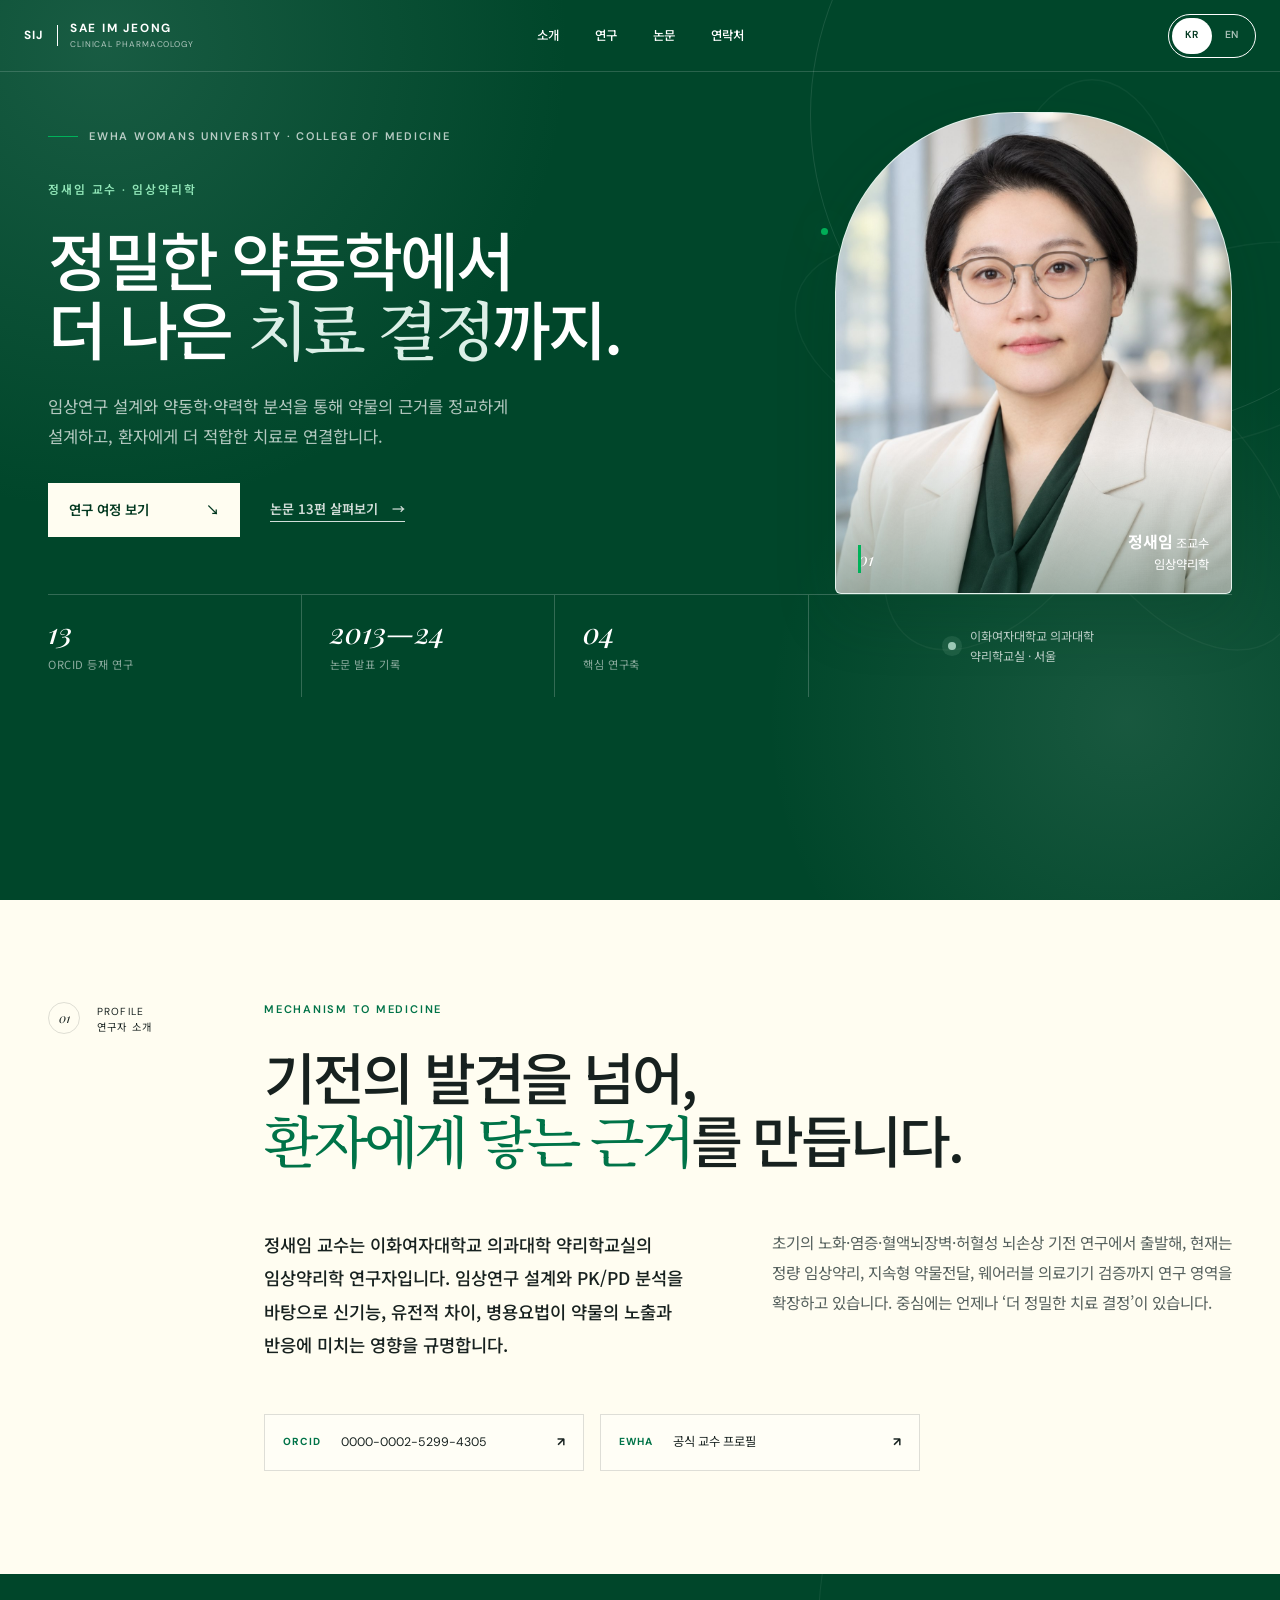
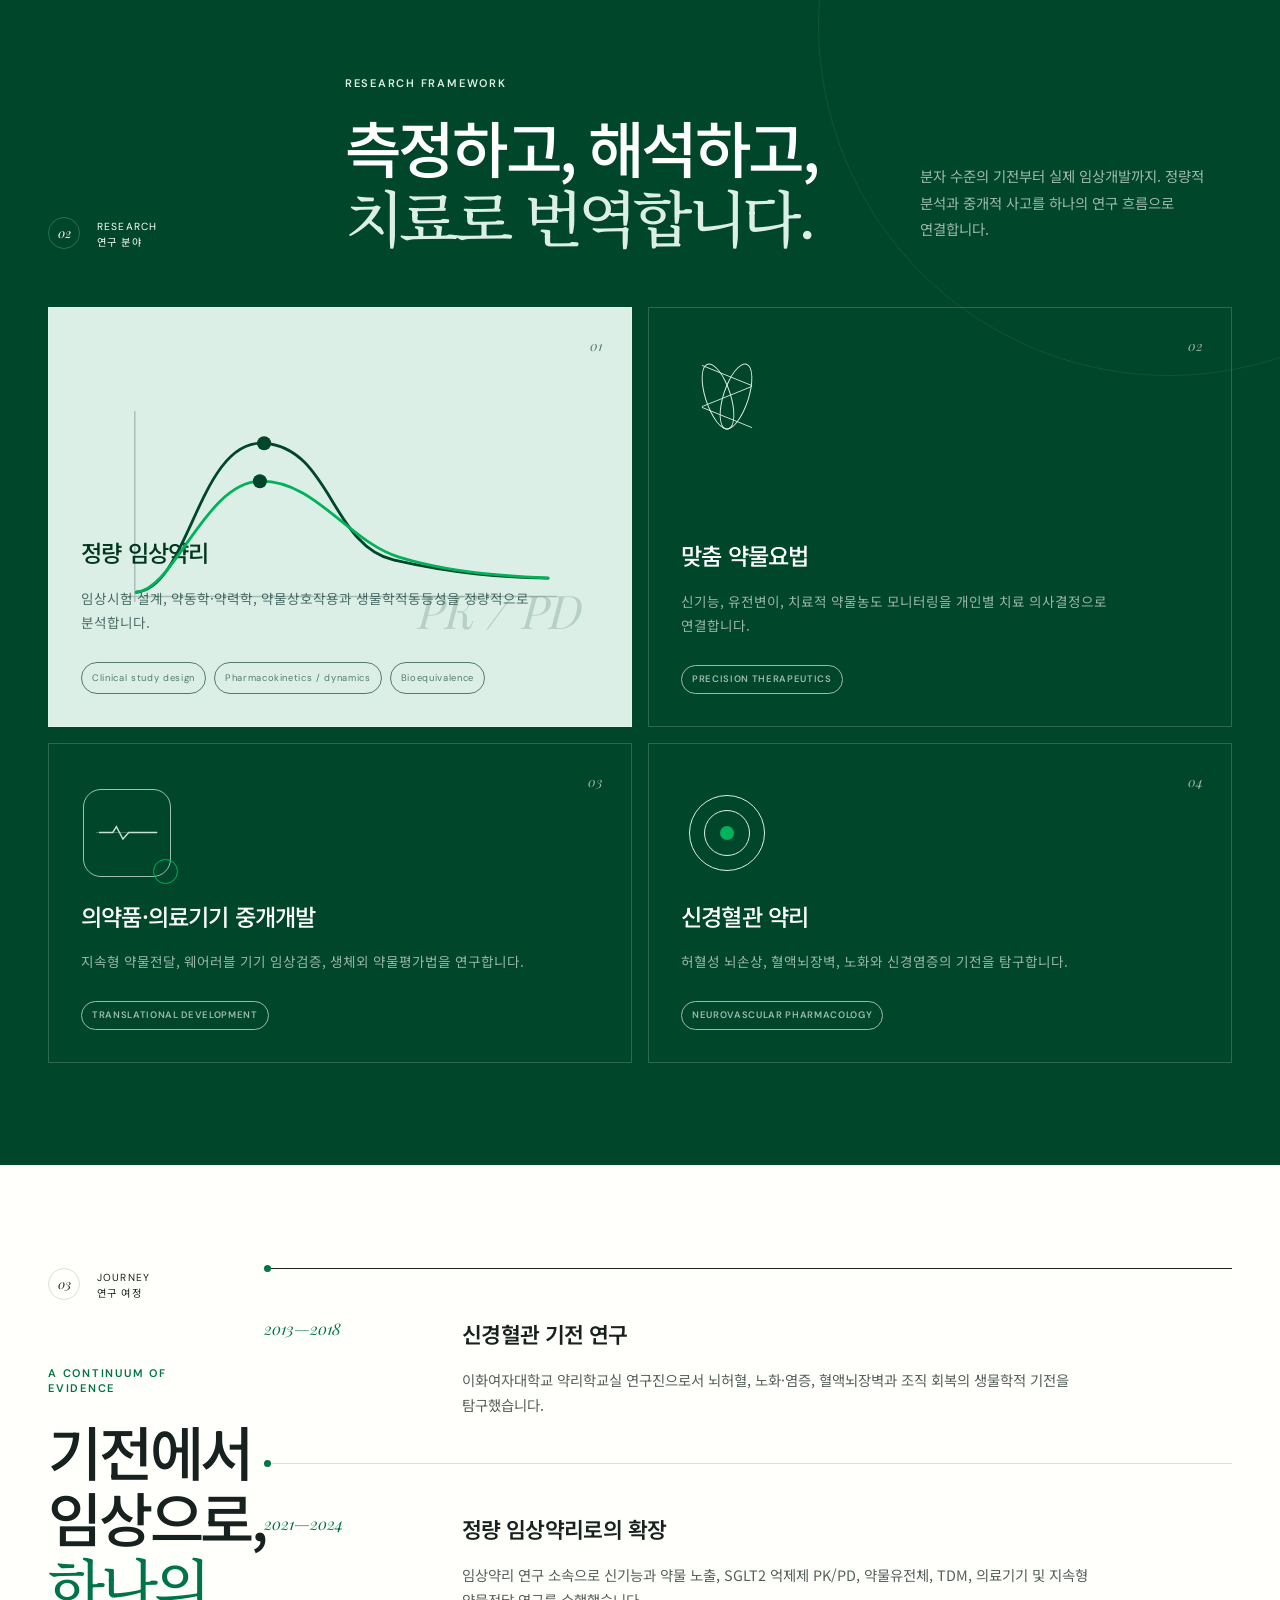
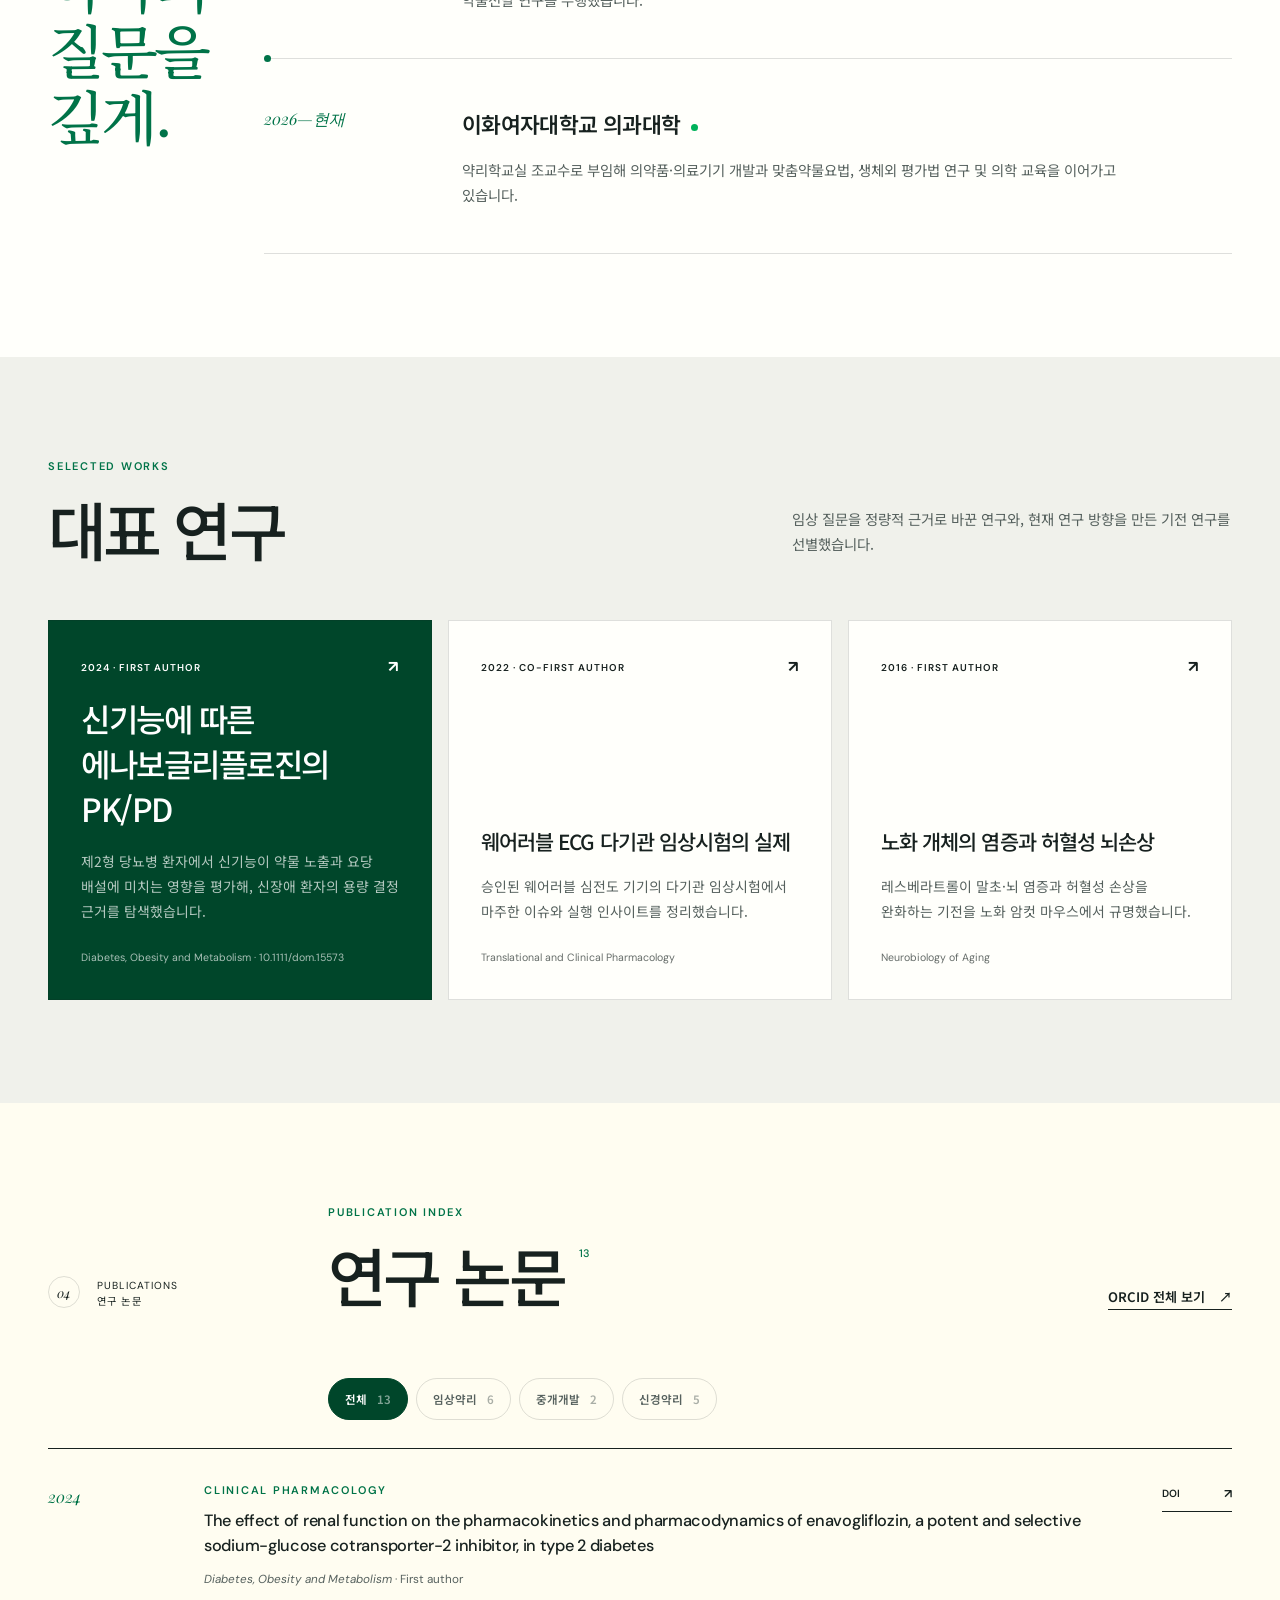
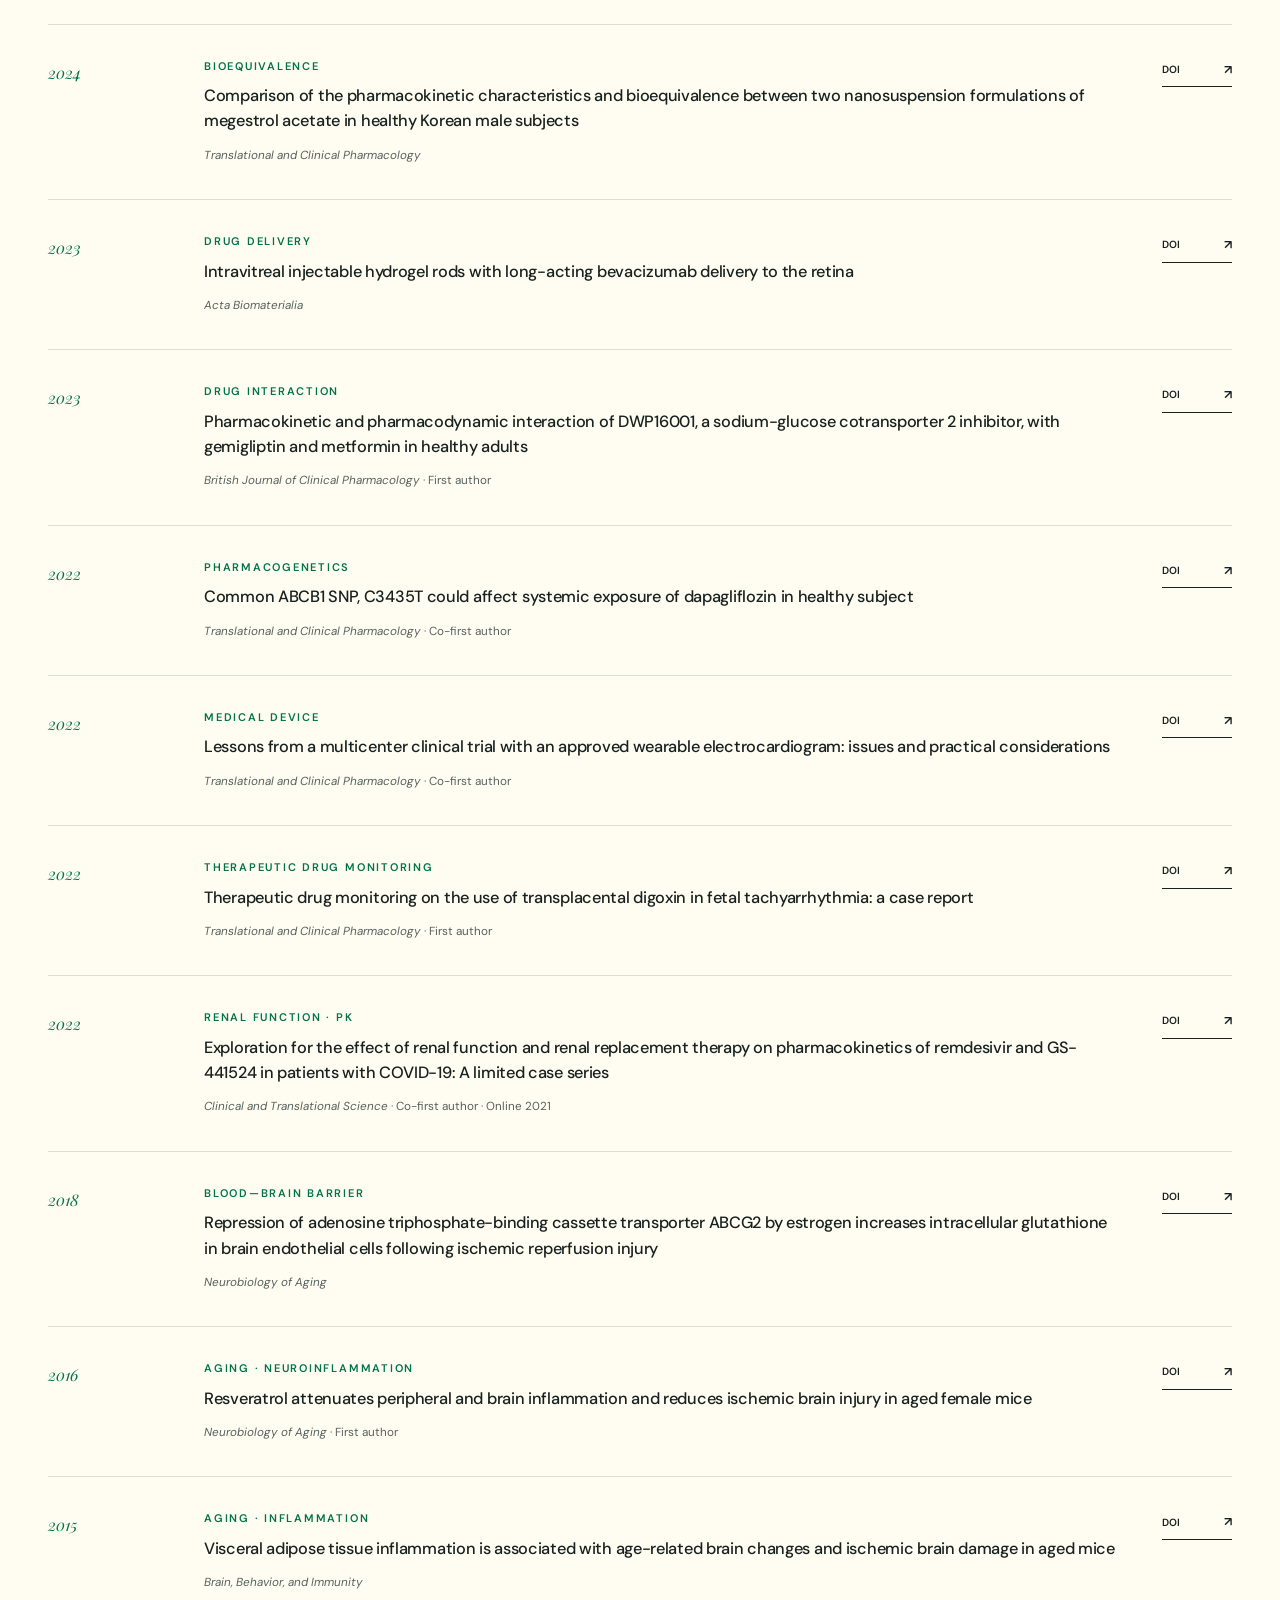
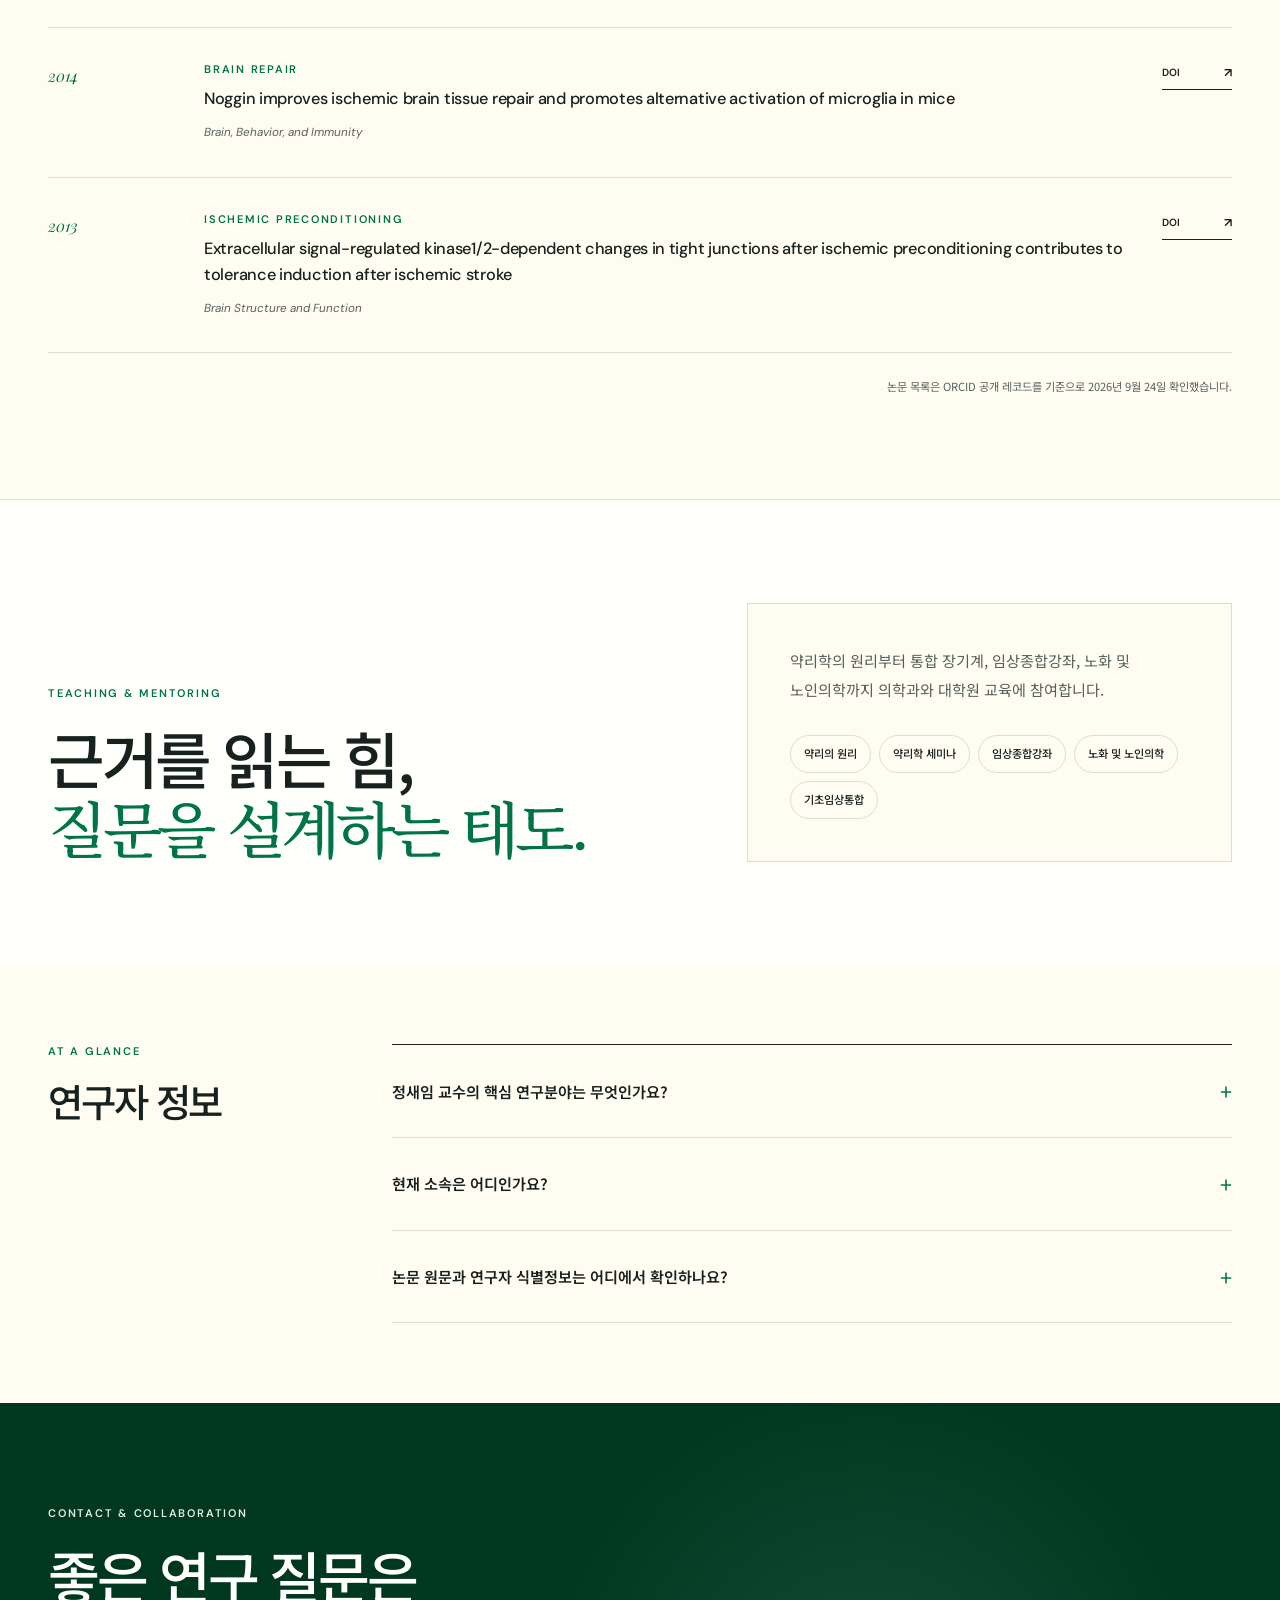
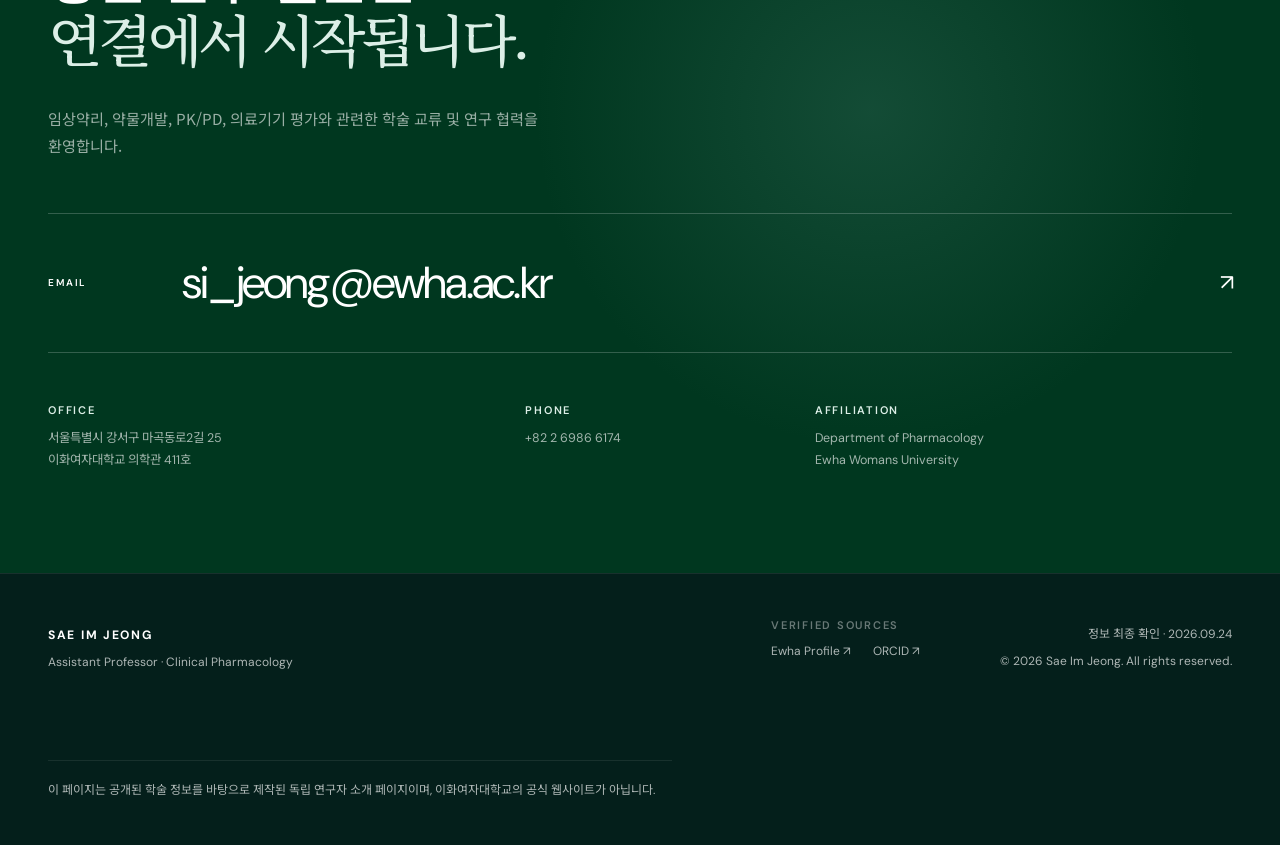
==== index.html @ c00e7f16 "Build bilingual academic profile for Professor Sae Im Jeong" ====
<!doctype html>
<html lang="ko">
  <head>
    <meta charset="UTF-8" />
    <meta name="viewport" content="width=device-width, initial-scale=1.0" />
    <title>정새임 교수 | 임상약리학 · 이화여자대학교 의과대학</title>
    <meta
      name="description"
      content="이화여자대학교 의과대학 약리학교실 정새임 교수의 연구, 논문, 교육 활동을 소개합니다. 임상연구 설계, 약동학·약력학, 맞춤약물요법, 의약품·의료기기 개발 연구."
    />
    <meta name="author" content="정새임" />
    <meta name="robots" content="index, follow, max-image-preview:large, max-snippet:-1, max-video-preview:-1" />
    <meta name="theme-color" content="#00462a" />
    <link rel="canonical" href="https://saeim-jeong-profile.vercel.app/" />
    <link rel="alternate" hreflang="ko" href="https://saeim-jeong-profile.vercel.app/" />
    <link rel="alternate" hreflang="en" href="https://saeim-jeong-profile.vercel.app/en/" />
    <link rel="alternate" hreflang="x-default" href="https://saeim-jeong-profile.vercel.app/" />
    <link rel="describedby" href="https://saeim-jeong-profile.vercel.app/llms.txt" />
    <link rel="icon" href="/assets/favicon.svg" type="image/svg+xml" />
    <link rel="manifest" href="/manifest.webmanifest" />
    <link rel="preconnect" href="https://fonts.googleapis.com" />
    <link rel="preconnect" href="https://fonts.gstatic.com" crossorigin />
    <link
      href="https://fonts.googleapis.com/css2?family=DM+Sans:wght@400;500;600&family=Noto+Sans+KR:wght@400;500;600;700&family=Noto+Serif+KR:wght@400;500;600&family=Playfair+Display:ital,wght@0,500;1,500&display=swap"
      rel="stylesheet"
    />

    <meta property="og:type" content="profile" />
    <meta property="og:locale" content="ko_KR" />
    <meta property="og:locale:alternate" content="en_US" />
    <meta property="og:title" content="정새임 교수 | 임상약리학" />
    <meta
      property="og:description"
      content="정밀한 약동학에서 더 나은 치료 결정까지 — 정새임 교수의 연구와 논문을 만나보세요."
    />
    <meta property="og:url" content="https://saeim-jeong-profile.vercel.app/" />
    <meta property="og:site_name" content="Sae Im Jeong · Academic Profile" />
    <meta
      property="og:image"
      content="https://saeim-jeong-profile.vercel.app/assets/og-saeim-jeong.png"
    />
    <meta property="og:image:width" content="1200" />
    <meta property="og:image:height" content="630" />
    <meta property="og:image:alt" content="이화여자대학교 의과대학 정새임 교수" />
    <meta name="twitter:card" content="summary_large_image" />
    <meta name="twitter:title" content="정새임 교수 | 임상약리학" />
    <meta name="twitter:description" content="임상연구 설계, PK/PD, 맞춤약물요법 연구" />
    <meta
      name="twitter:image"
      content="https://saeim-jeong-profile.vercel.app/assets/og-saeim-jeong.png"
    />
    <meta name="twitter:image:alt" content="이화여자대학교 의과대학 정새임 교수" />

    <link rel="stylesheet" href="/assets/styles.css" />
    <script>document.documentElement.classList.add("js")</script>

    <script type="application/ld+json">
      {
        "@context": "https://schema.org",
        "@graph": [
          {
            "@type": "ProfilePage",
            "@id": "https://saeim-jeong-profile.vercel.app/#profile",
            "url": "https://saeim-jeong-profile.vercel.app/",
            "name": "정새임 교수 | 임상약리학",
            "inLanguage": "ko-KR",
            "dateModified": "2026-09-24",
            "mainEntity": { "@id": "https://saeim-jeong-profile.vercel.app/#sae-im-jeong" },
            "isPartOf": { "@id": "https://saeim-jeong-profile.vercel.app/#website" }
          },
          {
            "@type": "WebSite",
            "@id": "https://saeim-jeong-profile.vercel.app/#website",
            "url": "https://saeim-jeong-profile.vercel.app/",
            "name": "Sae Im Jeong · Academic Profile",
            "inLanguage": ["ko-KR", "en-US"]
          },
          {
            "@type": "Person",
            "@id": "https://saeim-jeong-profile.vercel.app/#sae-im-jeong",
            "name": "정새임",
            "alternateName": ["Sae Im Jeong", "Jeong Sae Im", "S. I. Jeong"],
            "jobTitle": "조교수",
            "email": "mailto:si_jeong@ewha.ac.kr",
            "image": "https://saeim-jeong-profile.vercel.app/assets/professor-saeim-jeong.jpg",
            "url": "https://saeim-jeong-profile.vercel.app/",
            "affiliation": {
              "@type": "CollegeOrUniversity",
              "name": "이화여자대학교 의과대학",
              "alternateName": "Ewha Womans University College of Medicine",
              "url": "https://www.ewhamed.ac.kr/"
            },
            "worksFor": {
              "@type": "Organization",
              "name": "이화여자대학교 의과대학 약리학교실",
              "alternateName": "Department of Pharmacology, Ewha Womans University College of Medicine",
              "url": "https://ged.ewha.ac.kr/ewhamed/intro/pharmacology-class.do"
            },
            "knowsAbout": [
              "임상약리학",
              "약동학 및 약력학",
              "임상연구 설계",
              "맞춤약물요법",
              "의약품 및 의료기기 개발",
              "신경혈관 약리학"
            ],
            "identifier": {
              "@type": "PropertyValue",
              "propertyID": "ORCID",
              "value": "0000-0002-5299-4305"
            },
            "sameAs": [
              "https://orcid.org/0000-0002-5299-4305",
              "https://www.ewha.ac.kr/ewha/professor/info.do?mode=view&pId=E3cx%2F6sqmNAPai1gorFJhQ%3D%3D"
            ],
            "subjectOf": [
              {
                "@type": "ScholarlyArticle",
                "name": "The effect of renal function on the pharmacokinetics and pharmacodynamics of enavogliflozin, a potent and selective sodium-glucose cotransporter-2 inhibitor, in type 2 diabetes",
                "datePublished": "2024",
                "sameAs": "https://doi.org/10.1111/dom.15573"
              },
              {
                "@type": "ScholarlyArticle",
                "name": "Lessons from a multicenter clinical trial with an approved wearable electrocardiogram: issues and practical considerations",
                "datePublished": "2022",
                "sameAs": "https://doi.org/10.12793/tcp.2022.30.e7"
              },
              {
                "@type": "ScholarlyArticle",
                "name": "Resveratrol attenuates peripheral and brain inflammation and reduces ischemic brain injury in aged female mice",
                "datePublished": "2016",
                "sameAs": "https://doi.org/10.1016/j.neurobiolaging.2016.04.007"
              }
            ]
          }
        ]
      }
    </script>
  </head>
  <body>
    <a class="skip-link" href="#main">본문으로 바로가기</a>

    <header class="site-header" data-header>
      <a class="brand" href="#top" aria-label="정새임 교수 홈페이지 처음으로">
        <span class="brand-mark" aria-hidden="true">SIJ</span>
        <span class="brand-text">
          <strong>SAE IM JEONG</strong>
          <small>CLINICAL PHARMACOLOGY</small>
        </span>
      </a>

      <button class="menu-toggle" type="button" aria-expanded="false" aria-controls="site-nav">
        <span></span><span></span><span></span>
        <span class="sr-only">메뉴 열기</span>
      </button>

      <nav class="site-nav" id="site-nav" aria-label="주요 메뉴">
        <a href="#about">소개</a>
        <a href="#research">연구</a>
        <a href="#publications">논문</a>
        <a href="#contact">연락처</a>
      </nav>

      <div class="language-tabs" aria-label="언어 선택">
        <a class="is-active" href="/" lang="ko" aria-current="page">KR</a>
        <a href="/en/" lang="en">EN</a>
      </div>
    </header>

    <main id="main">
      <section class="hero" id="top" aria-labelledby="hero-title">
        <div class="hero-orbit orbit-one" aria-hidden="true"></div>
        <div class="hero-orbit orbit-two" aria-hidden="true"></div>
        <div class="hero-content shell">
          <div class="hero-copy" data-reveal>
            <p class="eyebrow"><span></span> EWHA WOMANS UNIVERSITY · COLLEGE OF MEDICINE</p>
            <h1 id="hero-title">
              <span class="hero-name">정새임 교수 · 임상약리학</span>
              정밀한 약동학에서<br />
              더 나은 <em>치료 결정</em>까지.
            </h1>
            <p class="hero-lead">
              임상연구 설계와 약동학·약력학 분석을 통해 약물의 근거를 정교하게 설계하고,
              환자에게 더 적합한 치료로 연결합니다.
            </p>
            <div class="hero-actions">
              <a class="button button-light" href="#research">연구 여정 보기 <span>↘</span></a>
              <a class="text-link light" href="#publications">논문 13편 살펴보기 <span>→</span></a>
            </div>
          </div>

          <div class="hero-portrait" data-reveal data-delay="120">
            <div class="portrait-frame">
              <img
                src="/assets/professor-saeim-jeong.jpg"
                alt="이화여자대학교 의과대학 정새임 교수"
                width="1152"
                height="1400"
                fetchpriority="high"
              />
              <div class="portrait-label">
                <span>01</span>
                <p><strong>정새임</strong> 조교수<br />임상약리학</p>
              </div>
            </div>
            <div class="portrait-seal" aria-hidden="true">
              <svg viewBox="0 0 120 120" role="img">
                <defs>
                  <path id="sealPath" d="M60,60 m-42,0 a42,42 0 1,1 84,0 a42,42 0 1,1 -84,0" />
                </defs>
                <text>
                  <textPath href="#sealPath">EVIDENCE · PRECISION · TRANSLATION · </textPath>
                </text>
                <circle cx="60" cy="60" r="4"></circle>
              </svg>
            </div>
          </div>
        </div>

        <div class="hero-metrics shell" aria-label="연구 프로필 요약">
          <div><strong>13</strong><span>ORCID 등재 연구</span></div>
          <div><strong>2013—24</strong><span>논문 발표 기록</span></div>
          <div><strong>04</strong><span>핵심 연구축</span></div>
          <div class="hero-affiliation">
            <span class="pulse" aria-hidden="true"></span>
            <p>이화여자대학교 의과대학<br />약리학교실 · 서울</p>
          </div>
        </div>
      </section>

      <section class="intro section" id="about">
        <div class="shell intro-grid">
          <div class="section-index" data-reveal>
            <span>01</span>
            <p>PROFILE<br />연구자 소개</p>
          </div>
          <div class="intro-copy" data-reveal>
            <p class="kicker">MECHANISM TO MEDICINE</p>
            <h2>
              기전의 발견을 넘어,<br />
              <em>환자에게 닿는 근거</em>를 만듭니다.
            </h2>
            <div class="intro-body">
              <p>
                정새임 교수는 이화여자대학교 의과대학 약리학교실의 임상약리학 연구자입니다.
                임상연구 설계와 PK/PD 분석을 바탕으로 신기능, 유전적 차이, 병용요법이 약물의
                노출과 반응에 미치는 영향을 규명합니다.
              </p>
              <p>
                초기의 노화·염증·혈액뇌장벽·허혈성 뇌손상 기전 연구에서 출발해, 현재는
                정량 임상약리, 지속형 약물전달, 웨어러블 의료기기 검증까지 연구 영역을 확장하고
                있습니다. 중심에는 언제나 ‘더 정밀한 치료 결정’이 있습니다.
              </p>
            </div>
            <div class="profile-links">
              <a href="https://orcid.org/0000-0002-5299-4305" target="_blank" rel="noreferrer">
                <span>ORCID</span> 0000-0002-5299-4305 <b>↗</b>
              </a>
              <a
                href="https://www.ewha.ac.kr/ewha/professor/info.do?mode=view&amp;pId=E3cx%2F6sqmNAPai1gorFJhQ%3D%3D"
                target="_blank"
                rel="noreferrer"
              >
                <span>EWHA</span> 공식 교수 프로필 <b>↗</b>
              </a>
            </div>
          </div>
        </div>
      </section>

      <section class="research section" id="research" aria-labelledby="research-title">
        <div class="shell">
          <div class="section-heading" data-reveal>
            <div class="section-index inverse">
              <span>02</span>
              <p>RESEARCH<br />연구 분야</p>
            </div>
            <div>
              <p class="kicker light-kicker">RESEARCH FRAMEWORK</p>
              <h2 id="research-title">측정하고, 해석하고,<br /><em>치료로 번역합니다.</em></h2>
            </div>
            <p class="section-summary">
              분자 수준의 기전부터 실제 임상개발까지. 정량적 분석과 중개적 사고를 하나의 연구
              흐름으로 연결합니다.
            </p>
          </div>

          <div class="research-grid">
            <article class="research-card featured" data-reveal>
              <div class="card-visual pk-visual" aria-hidden="true">
                <svg viewBox="0 0 360 190">
                  <path class="axis" d="M26 154H334M34 22V158" />
                  <path class="curve curve-a" d="M35 151C73 148 79 42 126 45S174 118 218 128s75 12 110 13" />
                  <path class="curve curve-b" d="M35 151C62 149 84 73 123 72s63 43 99 54 70 13 106 15" />
                  <circle cx="126" cy="45" r="5" />
                  <circle cx="123" cy="72" r="5" />
                </svg>
                <span>PK / PD</span>
              </div>
              <div class="card-number">01</div>
              <h3>정량 임상약리</h3>
              <p>임상시험 설계, 약동학·약력학, 약물상호작용과 생물학적동등성을 정량적으로 분석합니다.</p>
              <ul>
                <li>Clinical study design</li>
                <li>Pharmacokinetics / dynamics</li>
                <li>Bioequivalence</li>
              </ul>
            </article>

            <article class="research-card" data-reveal data-delay="60">
              <div class="card-number">02</div>
              <div class="mini-icon genome-icon" aria-hidden="true"><i></i><i></i><i></i></div>
              <h3>맞춤 약물요법</h3>
              <p>신기능, 유전변이, 치료적 약물농도 모니터링을 개인별 치료 의사결정으로 연결합니다.</p>
              <span class="card-tag">PRECISION THERAPEUTICS</span>
            </article>

            <article class="research-card" data-reveal data-delay="120">
              <div class="card-number">03</div>
              <div class="mini-icon device-icon" aria-hidden="true"><i></i><i></i></div>
              <h3>의약품·의료기기 중개개발</h3>
              <p>지속형 약물전달, 웨어러블 기기 임상검증, 생체외 약물평가법을 연구합니다.</p>
              <span class="card-tag">TRANSLATIONAL DEVELOPMENT</span>
            </article>

            <article class="research-card" data-reveal data-delay="180">
              <div class="card-number">04</div>
              <div class="mini-icon neuro-icon" aria-hidden="true"><i></i><i></i><i></i></div>
              <h3>신경혈관 약리</h3>
              <p>허혈성 뇌손상, 혈액뇌장벽, 노화와 신경염증의 기전을 탐구합니다.</p>
              <span class="card-tag">NEUROVASCULAR PHARMACOLOGY</span>
            </article>
          </div>
        </div>
      </section>

      <section class="journey section" aria-labelledby="journey-title">
        <div class="shell journey-grid">
          <div class="journey-title-wrap" data-reveal>
            <div class="section-index">
              <span>03</span>
              <p>JOURNEY<br />연구 여정</p>
            </div>
            <p class="kicker">A CONTINUUM OF EVIDENCE</p>
            <h2 id="journey-title">기전에서 임상으로,<br /><em>하나의 질문을 깊게.</em></h2>
          </div>
          <div class="timeline" data-reveal>
            <article class="timeline-item">
              <div class="timeline-year">2013—2018</div>
              <div>
                <h3>신경혈관 기전 연구</h3>
                <p>
                  이화여자대학교 약리학교실 연구진으로서 뇌허혈, 노화·염증, 혈액뇌장벽과
                  조직 회복의 생물학적 기전을 탐구했습니다.
                </p>
              </div>
            </article>
            <article class="timeline-item">
              <div class="timeline-year">2021—2024</div>
              <div>
                <h3>정량 임상약리로의 확장</h3>
                <p>
                  임상약리 연구 소속으로 신기능과 약물 노출, SGLT2 억제제 PK/PD, 약물유전체,
                  TDM, 의료기기 및 지속형 약물전달 연구를 수행했습니다.
                </p>
              </div>
            </article>
            <article class="timeline-item current">
              <div class="timeline-year">2026—현재</div>
              <div>
                <h3>이화여자대학교 의과대학</h3>
                <p>
                  약리학교실 조교수로 부임해 의약품·의료기기 개발과 맞춤약물요법, 생체외
                  평가법 연구 및 의학 교육을 이어가고 있습니다.
                </p>
              </div>
            </article>
          </div>
        </div>
      </section>

      <section class="selected-works section" aria-labelledby="selected-title">
        <div class="shell">
          <div class="works-heading" data-reveal>
            <div>
              <p class="kicker">SELECTED WORKS</p>
              <h2 id="selected-title">대표 연구</h2>
            </div>
            <p>임상 질문을 정량적 근거로 바꾼 연구와, 현재 연구 방향을 만든 기전 연구를 선별했습니다.</p>
          </div>
          <div class="selected-grid">
            <a class="work-card hero-work" href="https://doi.org/10.1111/dom.15573" target="_blank" rel="noreferrer" data-reveal>
              <div class="work-meta"><span>2024 · FIRST AUTHOR</span><b>↗</b></div>
              <h3>신기능에 따른 에나보글리플로진의 PK/PD</h3>
              <p>
                제2형 당뇨병 환자에서 신기능이 약물 노출과 요당 배설에 미치는 영향을 평가해,
                신장애 환자의 용량 결정 근거를 탐색했습니다.
              </p>
              <small>Diabetes, Obesity and Metabolism · 10.1111/dom.15573</small>
            </a>
            <a class="work-card" href="https://doi.org/10.12793/tcp.2022.30.e7" target="_blank" rel="noreferrer" data-reveal data-delay="80">
              <div class="work-meta"><span>2022 · CO-FIRST AUTHOR</span><b>↗</b></div>
              <h3>웨어러블 ECG 다기관 임상시험의 실제</h3>
              <p>승인된 웨어러블 심전도 기기의 다기관 임상시험에서 마주한 이슈와 실행 인사이트를 정리했습니다.</p>
              <small>Translational and Clinical Pharmacology</small>
            </a>
            <a class="work-card" href="https://doi.org/10.1016/j.neurobiolaging.2016.04.007" target="_blank" rel="noreferrer" data-reveal data-delay="160">
              <div class="work-meta"><span>2016 · FIRST AUTHOR</span><b>↗</b></div>
              <h3>노화 개체의 염증과 허혈성 뇌손상</h3>
              <p>레스베라트롤이 말초·뇌 염증과 허혈성 손상을 완화하는 기전을 노화 암컷 마우스에서 규명했습니다.</p>
              <small>Neurobiology of Aging</small>
            </a>
          </div>
        </div>
      </section>

      <section class="publications section" id="publications" aria-labelledby="publications-title">
        <div class="shell">
          <div class="publication-heading" data-reveal>
            <div class="section-index">
              <span>04</span>
              <p>PUBLICATIONS<br />연구 논문</p>
            </div>
            <div>
              <p class="kicker">PUBLICATION INDEX</p>
              <h2 id="publications-title">연구 논문 <sup>13</sup></h2>
            </div>
            <a class="text-link" href="https://orcid.org/0000-0002-5299-4305" target="_blank" rel="noreferrer">ORCID 전체 보기 <span>↗</span></a>
          </div>

          <div class="publication-controls" data-reveal role="group" aria-label="논문 분야 필터">
            <button type="button" class="filter is-active" data-filter="all">전체 <span>13</span></button>
            <button type="button" class="filter" data-filter="clinical">임상약리 <span>6</span></button>
            <button type="button" class="filter" data-filter="translational">중개개발 <span>2</span></button>
            <button type="button" class="filter" data-filter="neuro">신경약리 <span>5</span></button>
          </div>

          <div class="publication-list" data-publication-list>
            <article class="publication-item" data-category="clinical" data-year="2024">
              <div class="publication-year">2024</div>
              <div class="publication-main">
                <span class="publication-tag">CLINICAL PHARMACOLOGY</span>
                <h3>The effect of renal function on the pharmacokinetics and pharmacodynamics of enavogliflozin, a potent and selective sodium-glucose cotransporter-2 inhibitor, in type 2 diabetes</h3>
                <p><em>Diabetes, Obesity and Metabolism</em> · First author</p>
              </div>
              <a href="https://doi.org/10.1111/dom.15573" target="_blank" rel="noreferrer" aria-label="논문 DOI 열기: 에나보글리플로진 신기능 연구">DOI <span>↗</span></a>
            </article>
            <article class="publication-item" data-category="clinical" data-year="2024">
              <div class="publication-year">2024</div>
              <div class="publication-main">
                <span class="publication-tag">BIOEQUIVALENCE</span>
                <h3>Comparison of the pharmacokinetic characteristics and bioequivalence between two nanosuspension formulations of megestrol acetate in healthy Korean male subjects</h3>
                <p><em>Translational and Clinical Pharmacology</em></p>
              </div>
              <a href="https://doi.org/10.12793/tcp.2024.32.e6" target="_blank" rel="noreferrer" aria-label="논문 DOI 열기: 메게스트롤 아세테이트 생물학적동등성 연구">DOI <span>↗</span></a>
            </article>
            <article class="publication-item" data-category="translational" data-year="2023">
              <div class="publication-year">2023</div>
              <div class="publication-main">
                <span class="publication-tag">DRUG DELIVERY</span>
                <h3>Intravitreal injectable hydrogel rods with long-acting bevacizumab delivery to the retina</h3>
                <p><em>Acta Biomaterialia</em></p>
              </div>
              <a href="https://doi.org/10.1016/j.actbio.2023.09.025" target="_blank" rel="noreferrer" aria-label="논문 DOI 열기: 베바시주맙 하이드로겔 약물전달 연구">DOI <span>↗</span></a>
            </article>
            <article class="publication-item" data-category="clinical" data-year="2023">
              <div class="publication-year">2023</div>
              <div class="publication-main">
                <span class="publication-tag">DRUG INTERACTION</span>
                <h3>Pharmacokinetic and pharmacodynamic interaction of DWP16001, a sodium-glucose cotransporter 2 inhibitor, with gemigliptin and metformin in healthy adults</h3>
                <p><em>British Journal of Clinical Pharmacology</em> · First author</p>
              </div>
              <a href="https://doi.org/10.1111/bcp.15632" target="_blank" rel="noreferrer" aria-label="논문 DOI 열기: DWP16001 약물상호작용 연구">DOI <span>↗</span></a>
            </article>
            <article class="publication-item" data-category="clinical" data-year="2022">
              <div class="publication-year">2022</div>
              <div class="publication-main">
                <span class="publication-tag">PHARMACOGENETICS</span>
                <h3>Common ABCB1 SNP, C3435T could affect systemic exposure of dapagliflozin in healthy subject</h3>
                <p><em>Translational and Clinical Pharmacology</em> · Co-first author</p>
              </div>
              <a href="https://doi.org/10.12793/tcp.2022.30.e23" target="_blank" rel="noreferrer" aria-label="논문 DOI 열기: ABCB1 유전변이 연구">DOI <span>↗</span></a>
            </article>
            <article class="publication-item" data-category="translational" data-year="2022">
              <div class="publication-year">2022</div>
              <div class="publication-main">
                <span class="publication-tag">MEDICAL DEVICE</span>
                <h3>Lessons from a multicenter clinical trial with an approved wearable electrocardiogram: issues and practical considerations</h3>
                <p><em>Translational and Clinical Pharmacology</em> · Co-first author</p>
              </div>
              <a href="https://doi.org/10.12793/tcp.2022.30.e7" target="_blank" rel="noreferrer" aria-label="논문 DOI 열기: 웨어러블 심전도 연구">DOI <span>↗</span></a>
            </article>
            <article class="publication-item" data-category="clinical" data-year="2022">
              <div class="publication-year">2022</div>
              <div class="publication-main">
                <span class="publication-tag">THERAPEUTIC DRUG MONITORING</span>
                <h3>Therapeutic drug monitoring on the use of transplacental digoxin in fetal tachyarrhythmia: a case report</h3>
                <p><em>Translational and Clinical Pharmacology</em> · First author</p>
              </div>
              <a href="https://doi.org/10.12793/tcp.2022.30.e11" target="_blank" rel="noreferrer" aria-label="논문 DOI 열기: 디곡신 치료적 약물농도 모니터링">DOI <span>↗</span></a>
            </article>
            <article class="publication-item" data-category="clinical" data-year="2022">
              <div class="publication-year">2022</div>
              <div class="publication-main">
                <span class="publication-tag">RENAL FUNCTION · PK</span>
                <h3>Exploration for the effect of renal function and renal replacement therapy on pharmacokinetics of remdesivir and GS-441524 in patients with COVID-19: A limited case series</h3>
                <p><em>Clinical and Translational Science</em> · Co-first author · Online 2021</p>
              </div>
              <a href="https://doi.org/10.1111/cts.13194" target="_blank" rel="noreferrer" aria-label="논문 DOI 열기: 렘데시비르 약동학 연구">DOI <span>↗</span></a>
            </article>
            <article class="publication-item" data-category="neuro" data-year="2018">
              <div class="publication-year">2018</div>
              <div class="publication-main">
                <span class="publication-tag">BLOOD—BRAIN BARRIER</span>
                <h3>Repression of adenosine triphosphate-binding cassette transporter ABCG2 by estrogen increases intracellular glutathione in brain endothelial cells following ischemic reperfusion injury</h3>
                <p><em>Neurobiology of Aging</em></p>
              </div>
              <a href="https://doi.org/10.1016/j.neurobiolaging.2018.02.020" target="_blank" rel="noreferrer" aria-label="논문 DOI 열기: ABCG2와 뇌내피세포 연구">DOI <span>↗</span></a>
            </article>
            <article class="publication-item" data-category="neuro" data-year="2016">
              <div class="publication-year">2016</div>
              <div class="publication-main">
                <span class="publication-tag">AGING · NEUROINFLAMMATION</span>
                <h3>Resveratrol attenuates peripheral and brain inflammation and reduces ischemic brain injury in aged female mice</h3>
                <p><em>Neurobiology of Aging</em> · First author</p>
              </div>
              <a href="https://doi.org/10.1016/j.neurobiolaging.2016.04.007" target="_blank" rel="noreferrer" aria-label="논문 DOI 열기: 레스베라트롤과 뇌허혈 연구">DOI <span>↗</span></a>
            </article>
            <article class="publication-item" data-category="neuro" data-year="2015">
              <div class="publication-year">2015</div>
              <div class="publication-main">
                <span class="publication-tag">AGING · INFLAMMATION</span>
                <h3>Visceral adipose tissue inflammation is associated with age-related brain changes and ischemic brain damage in aged mice</h3>
                <p><em>Brain, Behavior, and Immunity</em></p>
              </div>
              <a href="https://doi.org/10.1016/j.bbi.2015.07.008" target="_blank" rel="noreferrer" aria-label="논문 DOI 열기: 내장지방 염증과 뇌손상 연구">DOI <span>↗</span></a>
            </article>
            <article class="publication-item" data-category="neuro" data-year="2014">
              <div class="publication-year">2014</div>
              <div class="publication-main">
                <span class="publication-tag">BRAIN REPAIR</span>
                <h3>Noggin improves ischemic brain tissue repair and promotes alternative activation of microglia in mice</h3>
                <p><em>Brain, Behavior, and Immunity</em></p>
              </div>
              <a href="https://doi.org/10.1016/j.bbi.2014.03.013" target="_blank" rel="noreferrer" aria-label="논문 DOI 열기: Noggin과 뇌조직 회복 연구">DOI <span>↗</span></a>
            </article>
            <article class="publication-item" data-category="neuro" data-year="2013">
              <div class="publication-year">2013</div>
              <div class="publication-main">
                <span class="publication-tag">ISCHEMIC PRECONDITIONING</span>
                <h3>Extracellular signal-regulated kinase1/2-dependent changes in tight junctions after ischemic preconditioning contributes to tolerance induction after ischemic stroke</h3>
                <p><em>Brain Structure and Function</em></p>
              </div>
              <a href="https://doi.org/10.1007/s00429-013-0632-5" target="_blank" rel="noreferrer" aria-label="논문 DOI 열기: 허혈 전처치와 밀착연접 연구">DOI <span>↗</span></a>
            </article>
          </div>
          <p class="publication-note">논문 목록은 ORCID 공개 레코드를 기준으로 2026년 9월 24일 확인했습니다.</p>
        </div>
      </section>

      <section class="teaching section" aria-labelledby="teaching-title">
        <div class="shell teaching-grid">
          <div data-reveal>
            <p class="kicker">TEACHING &amp; MENTORING</p>
            <h2 id="teaching-title">근거를 읽는 힘,<br /><em>질문을 설계하는 태도.</em></h2>
          </div>
          <div class="teaching-panel" data-reveal>
            <p>
              약리학의 원리부터 통합 장기계, 임상종합강좌, 노화 및 노인의학까지 의학과와
              대학원 교육에 참여합니다.
            </p>
            <div class="course-list" aria-label="주요 강의">
              <span>약리의 원리</span>
              <span>약리학 세미나</span>
              <span>임상종합강좌</span>
              <span>노화 및 노인의학</span>
              <span>기초임상통합</span>
            </div>
          </div>
        </div>
      </section>

      <section class="faq section" aria-labelledby="faq-title">
        <div class="shell faq-grid">
          <div data-reveal>
            <p class="kicker">AT A GLANCE</p>
            <h2 id="faq-title">연구자 정보</h2>
          </div>
          <div class="faq-list" data-reveal>
            <details>
              <summary>정새임 교수의 핵심 연구분야는 무엇인가요?<span>+</span></summary>
              <p>임상연구 설계, 약동학·약력학 분석, 맞춤약물요법, 의약품·의료기기 개발, 생체외 약물평가법을 연구합니다.</p>
            </details>
            <details>
              <summary>현재 소속은 어디인가요?<span>+</span></summary>
              <p>이화여자대학교 의과대학 약리학교실 조교수이며, 세부전공은 임상약리학입니다.</p>
            </details>
            <details>
              <summary>논문 원문과 연구자 식별정보는 어디에서 확인하나요?<span>+</span></summary>
              <p>각 논문의 DOI 링크와 ORCID 0000-0002-5299-4305에서 확인할 수 있습니다.</p>
            </details>
          </div>
        </div>
      </section>

      <section class="contact section" id="contact" aria-labelledby="contact-title">
        <div class="contact-orbit" aria-hidden="true"></div>
        <div class="shell contact-inner" data-reveal>
          <p class="kicker light-kicker">CONTACT &amp; COLLABORATION</p>
          <h2 id="contact-title">좋은 연구 질문은<br /><em>연결에서 시작됩니다.</em></h2>
          <p>
            임상약리, 약물개발, PK/PD, 의료기기 평가와 관련한 학술 교류 및 연구 협력을 환영합니다.
          </p>
          <a class="contact-email" href="mailto:si_jeong@ewha.ac.kr">
            <span>EMAIL</span>
            si_jeong@ewha.ac.kr
            <b>↗</b>
          </a>
          <div class="contact-details">
            <div><span>OFFICE</span><p>서울특별시 강서구 마곡동로2길 25<br />이화여자대학교 의학관 411호</p></div>
            <div><span>PHONE</span><p><a href="tel:+82269866174">+82 2 6986 6174</a></p></div>
            <div><span>AFFILIATION</span><p>Department of Pharmacology<br />Ewha Womans University</p></div>
          </div>
        </div>
      </section>
    </main>

    <footer class="site-footer">
      <div class="shell footer-grid">
        <div>
          <strong>SAE IM JEONG</strong>
          <p>Assistant Professor · Clinical Pharmacology</p>
        </div>
        <div class="footer-sources">
          <span>VERIFIED SOURCES</span>
          <a href="https://www.ewha.ac.kr/ewha/professor/info.do?mode=view&amp;pId=E3cx%2F6sqmNAPai1gorFJhQ%3D%3D" target="_blank" rel="noreferrer">Ewha Profile ↗</a>
          <a href="https://orcid.org/0000-0002-5299-4305" target="_blank" rel="noreferrer">ORCID ↗</a>
        </div>
        <div class="footer-meta">
          <p>정보 최종 확인 · 2026.09.24</p>
          <p>© <span data-year></span> Sae Im Jeong. All rights reserved.</p>
        </div>
        <p class="footer-disclaimer">이 페이지는 공개된 학술 정보를 바탕으로 제작된 독립 연구자 소개 페이지이며, 이화여자대학교의 공식 웹사이트가 아닙니다.</p>
      </div>
    </footer>

    <button class="back-to-top" type="button" aria-label="맨 위로 이동">↑</button>
    <script src="/assets/app.js" defer></script>
  </body>
</html>
---- assets/styles.css ----
:root {
  --ink: #17211f;
  --ink-soft: #56615e;
  --green-950: #00371f;
  --green-900: #00462a;
  --green-800: #005b37;
  --green-700: #007348;
  --mint: #dcefe7;
  --ivory: #fffdf1;
  --paper: #fffffb;
  --white: #fff;
  --medicine: #00b25a;
  --ewha-grey: #b9b9b9;
  --line: rgba(23, 33, 31, 0.14);
  --line-light: rgba(255, 255, 255, 0.2);
  --font-sans: "DM Sans", "Noto Sans KR", sans-serif;
  --font-ko: "Noto Sans KR", "DM Sans", sans-serif;
  --font-serif-ko: "Noto Serif KR", Georgia, serif;
  --font-serif: "Playfair Display", Georgia, serif;
  --shell: min(1280px, calc(100vw - 96px));
  --radius: 3px;
  --ease: cubic-bezier(0.22, 1, 0.36, 1);
}

* {
  box-sizing: border-box;
}

html {
  scroll-behavior: smooth;
  scroll-padding-top: 92px;
}

body {
  margin: 0;
  background: var(--ivory);
  color: var(--ink);
  font-family: var(--font-ko);
  font-size: 16px;
  line-height: 1.75;
  text-rendering: optimizeLegibility;
  -webkit-font-smoothing: antialiased;
}

html[lang="en"] body {
  font-family: var(--font-sans);
}

body.menu-open {
  overflow: hidden;
}

::selection {
  background: var(--medicine);
  color: var(--white);
}

img {
  display: block;
  max-width: 100%;
}

a {
  color: inherit;
  text-decoration: none;
}

button,
a {
  -webkit-tap-highlight-color: transparent;
}

button {
  font: inherit;
}

:focus-visible {
  outline: 2px solid var(--medicine);
  outline-offset: 4px;
}

.sr-only {
  position: absolute;
  width: 1px;
  height: 1px;
  padding: 0;
  margin: -1px;
  overflow: hidden;
  clip: rect(0, 0, 0, 0);
  white-space: nowrap;
  border: 0;
}

.skip-link {
  position: fixed;
  z-index: 999;
  top: 12px;
  left: 12px;
  padding: 10px 16px;
  background: var(--white);
  color: var(--green-950);
  transform: translateY(-160%);
  transition: transform 180ms ease;
}

.skip-link:focus {
  transform: translateY(0);
}

.shell {
  width: var(--shell);
  margin-inline: auto;
}

.section {
  padding: clamp(88px, 8vw, 112px) 0;
}

.kicker,
.eyebrow,
.card-tag,
.publication-tag,
.contact-details span,
.footer-sources > span {
  margin: 0;
  font-family: var(--font-sans);
  font-size: 0.69rem;
  font-weight: 600;
  line-height: 1.4;
  letter-spacing: 0.16em;
  text-transform: uppercase;
}

h1,
h2,
h3,
p {
  margin-top: 0;
}

h2 {
  margin-bottom: 0;
  font-size: clamp(2.6rem, 4.4vw, 4.8rem);
  font-weight: 500;
  line-height: 1.12;
  letter-spacing: -0.055em;
  word-break: keep-all;
}

h2 em,
h1 em {
  font-family: var(--font-serif);
  font-weight: 500;
}

.site-header {
  position: fixed;
  z-index: 100;
  top: 0;
  left: 0;
  display: grid;
  grid-template-columns: minmax(220px, 1fr) auto minmax(220px, 1fr);
  align-items: center;
  width: 100%;
  min-height: 72px;
  padding-inline: max(24px, calc((100vw - 1280px) / 2));
  border-bottom: 1px solid rgba(255, 255, 255, 0.16);
  color: var(--white);
  transition:
    background 280ms ease,
    color 280ms ease,
    border-color 280ms ease,
    min-height 280ms ease,
    backdrop-filter 280ms ease;
}

.site-header::before {
  position: absolute;
  top: 0;
  right: 0;
  left: 0;
  height: 2px;
  background: linear-gradient(90deg, var(--green-900), var(--medicine), var(--green-900));
  content: "";
  opacity: 0;
  transition: opacity 280ms ease;
}

.site-header.is-scrolled {
  min-height: 64px;
  border-color: var(--line);
  background: rgba(255, 253, 241, 0.94);
  color: var(--ink);
  box-shadow: 0 8px 40px rgba(24, 42, 37, 0.06);
  backdrop-filter: blur(18px);
}

.site-header.is-scrolled::before {
  opacity: 1;
}

.brand {
  display: inline-flex;
  align-items: center;
  justify-self: start;
  gap: 12px;
}

.brand-mark {
  display: inline-flex;
  width: auto;
  height: auto;
  align-items: center;
  padding-right: 14px;
  border: 0;
  border-right: 1px solid currentColor;
  border-radius: 0;
  font-family: var(--font-sans);
  font-size: 0.74rem;
  font-style: normal;
  font-weight: 700;
  letter-spacing: 0.08em;
}

.brand-text {
  display: flex;
  flex-direction: column;
  font-family: var(--font-sans);
  line-height: 1.1;
}

.brand-text strong {
  font-size: 0.74rem;
  letter-spacing: 0.15em;
}

.brand-text small {
  margin-top: 5px;
  font-size: 0.52rem;
  letter-spacing: 0.11em;
  opacity: 0.67;
}

.site-nav {
  display: flex;
  align-items: center;
  justify-content: center;
  gap: 34px;
  font-size: 0.78rem;
  font-weight: 500;
}

.site-nav a {
  position: relative;
  padding: 8px 1px;
}

.site-nav a::after {
  position: absolute;
  right: 0;
  bottom: 2px;
  left: 0;
  height: 1px;
  background: currentColor;
  content: "";
  transform: scaleX(0);
  transform-origin: right;
  transition: transform 300ms var(--ease);
}

.site-nav a:hover::after,
.site-nav a:focus-visible::after {
  transform: scaleX(1);
  transform-origin: left;
}

.language-tabs {
  display: flex;
  justify-self: end;
  padding: 3px;
  border: 1px solid currentColor;
  border-radius: 99px;
  font-family: var(--font-sans);
  font-size: 0.64rem;
  font-weight: 600;
  line-height: 1;
  letter-spacing: 0.05em;
}

.language-tabs a {
  display: grid;
  min-width: 40px;
  min-height: 36px;
  place-items: center;
  border-radius: 99px;
  opacity: 0.66;
}

.language-tabs a.is-active {
  background: var(--white);
  color: var(--green-950);
  opacity: 1;
}

.site-header.is-scrolled .language-tabs a.is-active {
  background: var(--green-900);
  color: var(--white);
}

.menu-toggle {
  display: none;
  border: 0;
  background: none;
  color: inherit;
}

.hero {
  position: relative;
  min-height: 100svh;
  overflow: hidden;
  padding: 112px 0 0;
  background:
    radial-gradient(circle at 8% 5%, rgba(76, 138, 119, 0.32), transparent 32%),
    radial-gradient(circle at 88% 80%, rgba(201, 222, 213, 0.12), transparent 27%),
    var(--green-900);
  color: var(--white);
}

.hero::after {
  position: absolute;
  z-index: 0;
  top: 56px;
  right: -145px;
  width: min(52vw, 700px);
  aspect-ratio: 1;
  background: url("data:image/svg+xml,%3Csvg viewBox='0 0 500 500' xmlns='http://www.w3.org/2000/svg'%3E%3Cg fill='none' stroke='%23fffdf1' stroke-opacity='.23' stroke-width='1'%3E%3Cellipse cx='250' cy='142' rx='70' ry='124'/%3E%3Cellipse cx='250' cy='142' rx='70' ry='124' transform='rotate(72 250 250)'/%3E%3Cellipse cx='250' cy='142' rx='70' ry='124' transform='rotate(144 250 250)'/%3E%3Cellipse cx='250' cy='142' rx='70' ry='124' transform='rotate(216 250 250)'/%3E%3Cellipse cx='250' cy='142' rx='70' ry='124' transform='rotate(288 250 250)'/%3E%3Ccircle cx='250' cy='250' r='16'/%3E%3C/g%3E%3C/svg%3E") center / contain no-repeat;
  content: "";
  opacity: 0.2;
  pointer-events: none;
}

.hero::before {
  position: absolute;
  inset: 0;
  background-image: url("data:image/svg+xml,%3Csvg viewBox='0 0 180 180' xmlns='http://www.w3.org/2000/svg'%3E%3Cfilter id='n'%3E%3CfeTurbulence type='fractalNoise' baseFrequency='.9' numOctaves='3' stitchTiles='stitch'/%3E%3C/filter%3E%3Crect width='100%25' height='100%25' filter='url(%23n)' opacity='.28'/%3E%3C/svg%3E");
  content: "";
  mix-blend-mode: soft-light;
  opacity: 0.035;
  pointer-events: none;
}

.hero-orbit {
  position: absolute;
  border: 1px solid rgba(255, 255, 255, 0.1);
  border-radius: 50%;
  pointer-events: none;
}

.hero-orbit::before,
.hero-orbit::after {
  position: absolute;
  width: 7px;
  height: 7px;
  border-radius: 50%;
  background: var(--medicine);
  box-shadow: 0 0 28px rgba(0, 178, 90, 0.72);
  content: "";
}

.orbit-one {
  top: -200px;
  right: -160px;
  width: 630px;
  height: 630px;
}

.orbit-one::before {
  top: 68%;
  left: 1.6%;
}

.orbit-one::after {
  right: 15%;
  bottom: 7%;
}

.orbit-two {
  display: none;
}

.orbit-two::before {
  top: 14%;
  right: 13%;
}

.hero-content {
  position: relative;
  z-index: 1;
  display: grid;
  grid-template-columns: minmax(0, 1.05fr) minmax(360px, 0.72fr);
  align-items: center;
  gap: clamp(44px, 7vw, 120px);
}

.hero-copy {
  padding-bottom: 40px;
}

.eyebrow {
  display: flex;
  align-items: center;
  gap: 11px;
  margin-bottom: 38px;
  color: rgba(255, 255, 255, 0.7);
}

.eyebrow span {
  width: 30px;
  height: 1px;
  background: var(--medicine);
}

.hero h1 {
  max-width: 720px;
  margin-bottom: 30px;
  font-size: clamp(3rem, 5vw, 5.5rem);
  font-weight: 500;
  line-height: 1.08;
  letter-spacing: -0.045em;
  word-break: keep-all;
}

.hero h1 em {
  color: var(--mint);
}

.hero-name {
  display: block;
  margin-bottom: 24px;
  color: #91e6b8;
  font-family: var(--font-sans);
  font-size: 0.74rem;
  font-style: normal;
  font-weight: 600;
  letter-spacing: 0.16em;
  line-height: 1.5;
  text-transform: uppercase;
}

html[lang="ko"] .hero h1 em,
html[lang="ko"] h2 em {
  font-family: var(--font-serif-ko);
  font-style: normal;
  font-weight: 500;
  letter-spacing: -0.07em;
}

.hero-lead {
  max-width: 54ch;
  margin-bottom: 32px;
  color: rgba(255, 255, 255, 0.7);
  font-size: clamp(1rem, 1.3vw, 1.18rem);
  line-height: 1.75;
  word-break: keep-all;
}

.hero-actions {
  display: flex;
  align-items: center;
  gap: 30px;
}

.button {
  display: inline-flex;
  align-items: center;
  justify-content: space-between;
  min-width: 192px;
  min-height: 54px;
  padding: 0 20px;
  border: 1px solid currentColor;
  font-size: 0.84rem;
  font-weight: 600;
  transition:
    transform 260ms var(--ease),
    background 260ms ease,
    color 260ms ease;
}

.button span,
.text-link span {
  transition: transform 260ms var(--ease);
}

.button:hover {
  transform: translateY(-3px);
}

.button:hover span,
.text-link:hover span {
  transform: translate(3px, -3px);
}

.button-light {
  border-color: var(--ivory);
  background: var(--ivory);
  color: var(--green-950);
}

.text-link {
  display: inline-flex;
  align-items: center;
  gap: 14px;
  border-bottom: 1px solid currentColor;
  font-size: 0.82rem;
  font-weight: 600;
}

.text-link.light {
  color: rgba(255, 255, 255, 0.82);
}

.hero-portrait {
  position: relative;
  align-self: end;
  justify-self: end;
  width: min(400px, 31vw);
}

.portrait-frame {
  position: relative;
  overflow: hidden;
  border: 1px solid rgba(255, 255, 255, 0.25);
  border-radius: 180px 180px 6px 6px;
  background: var(--mint);
  box-shadow: 0 24px 60px rgba(0, 51, 30, 0.18);
}

.portrait-frame::after {
  position: absolute;
  inset: 0;
  background: linear-gradient(180deg, transparent 70%, rgba(0, 51, 30, 0.34));
  content: "";
  pointer-events: none;
}

.portrait-frame img {
  width: 100%;
  height: auto;
  aspect-ratio: 0.823 / 1;
  object-fit: cover;
  object-position: 50% 12%;
}

.portrait-label {
  position: absolute;
  z-index: 2;
  right: 0;
  bottom: 0;
  left: 0;
  display: flex;
  align-items: flex-end;
  justify-content: space-between;
  padding: 18px 22px;
  color: var(--white);
}

.portrait-label::before {
  position: absolute;
  bottom: 20px;
  left: 22px;
  width: 3px;
  height: 28px;
  background: var(--medicine);
  content: "";
}

.portrait-label > span {
  font-family: var(--font-serif);
  font-size: 1.1rem;
  font-style: italic;
}

.portrait-label p {
  margin: 0;
  font-size: 0.77rem;
  line-height: 1.6;
  text-align: right;
}

.portrait-label strong {
  font-size: 1rem;
}

.portrait-seal {
  display: none;
}

.portrait-seal svg {
  width: 100%;
  height: 100%;
}

.portrait-seal text {
  fill: currentColor;
  font-family: var(--font-sans);
  font-size: 7px;
  font-weight: 600;
  letter-spacing: 0.9px;
}

.portrait-seal circle {
  fill: currentColor;
}

@keyframes rotate {
  to { transform: rotate(360deg); }
}

.hero-metrics {
  position: relative;
  z-index: 2;
  display: grid;
  grid-template-columns: repeat(3, minmax(0, 0.72fr)) minmax(240px, 1.2fr);
  align-items: stretch;
  border-top: 1px solid var(--line-light);
}

.hero-metrics > div {
  display: flex;
  min-height: 100px;
  flex-direction: column;
  justify-content: center;
  padding: 22px 28px;
  border-right: 1px solid var(--line-light);
}

.hero-metrics > div:first-child {
  padding-left: 0;
}

.hero-metrics strong {
  font-family: var(--font-serif);
  font-size: 1.8rem;
  font-style: italic;
  font-weight: 500;
  line-height: 1.1;
}

.hero-metrics span {
  margin-top: 7px;
  color: rgba(255, 255, 255, 0.55);
  font-size: 0.7rem;
  letter-spacing: 0.05em;
}

.hero-metrics .hero-affiliation {
  flex-direction: row;
  align-items: center;
  gap: 14px;
  border-right: 0;
}

.hero-affiliation p {
  margin: 0;
  color: rgba(255, 255, 255, 0.72);
  font-size: 0.76rem;
  line-height: 1.65;
}

.hero-affiliation .pulse {
  width: 8px;
  height: 8px;
  flex: 0 0 auto;
  margin: 0;
  border-radius: 50%;
  background: #9bc8b5;
  box-shadow: 0 0 0 6px rgba(155, 200, 181, 0.12);
}

.intro {
  background: var(--ivory);
}

.intro-grid,
.journey-grid {
  display: grid;
  grid-template-columns: 160px minmax(0, 1fr);
  gap: 56px;
}

.section-index {
  display: flex;
  align-items: flex-start;
  gap: 17px;
  font-family: var(--font-sans);
  font-size: 0.64rem;
  line-height: 1.55;
  letter-spacing: 0.11em;
}

.section-index > span {
  display: grid;
  width: 32px;
  height: 32px;
  flex: 0 0 auto;
  place-items: center;
  border: 1px solid var(--line);
  border-radius: 50%;
  font-family: var(--font-serif);
  font-size: 0.8rem;
  font-style: italic;
  letter-spacing: 0;
}

.section-index p {
  margin: 2px 0 0;
}

.section-index.inverse > span {
  border-color: var(--line-light);
}

.intro-copy .kicker {
  margin-bottom: 26px;
  color: var(--green-700);
}

.intro-copy h2 {
  max-width: 900px;
}

.intro-copy h2 em {
  color: var(--green-700);
}

.intro-body {
  display: grid;
  grid-template-columns: 1fr 1fr;
  gap: 48px;
  margin-top: 58px;
  color: var(--ink-soft);
}

.intro-body p {
  margin: 0;
  font-size: 0.98rem;
  line-height: 1.9;
  word-break: keep-all;
}

.intro-body p:first-child {
  color: var(--ink);
  font-size: 1.1rem;
  font-weight: 500;
}

.profile-links {
  display: flex;
  gap: 16px;
  margin-top: 52px;
}

.profile-links a {
  display: grid;
  grid-template-columns: auto 1fr auto;
  align-items: center;
  min-width: 320px;
  gap: 20px;
  padding: 17px 18px;
  border: 1px solid var(--line);
  background: rgba(255, 255, 255, 0.3);
  font-family: var(--font-sans);
  font-size: 0.77rem;
  transition:
    border-color 240ms ease,
    background 240ms ease,
    transform 240ms var(--ease);
}

.profile-links a:hover {
  border-color: var(--green-700);
  background: var(--paper);
  transform: translateY(-2px);
}

.profile-links a span {
  color: var(--green-700);
  font-size: 0.64rem;
  font-weight: 700;
  letter-spacing: 0.1em;
}

.research {
  position: relative;
  overflow: hidden;
  background: var(--green-900);
  color: var(--white);
}

.research::before {
  position: absolute;
  top: -300px;
  right: -240px;
  width: 700px;
  height: 700px;
  border: 1px solid rgba(255, 255, 255, 0.07);
  border-radius: 50%;
  content: "";
}

.section-heading {
  display: grid;
  grid-template-columns: 220px 1.2fr 0.75fr;
  align-items: end;
  gap: clamp(40px, 6vw, 90px);
}

.light-kicker {
  margin-bottom: 22px;
  color: var(--mint);
}

.section-heading h2 {
  font-size: clamp(2.8rem, 4.8vw, 5.25rem);
}

.section-heading h2 em {
  color: var(--mint);
}

.section-summary {
  margin: 0 0 8px;
  color: rgba(255, 255, 255, 0.62);
  font-size: 0.9rem;
  line-height: 1.85;
  word-break: keep-all;
}

.research-grid {
  display: grid;
  grid-template-columns: repeat(2, minmax(0, 1fr));
  gap: 16px;
  margin-top: 56px;
  border: 0;
  background: none;
}

.research-card {
  position: relative;
  display: flex;
  min-height: 320px;
  flex-direction: column;
  justify-content: flex-end;
  padding: 32px;
  border: 1px solid rgba(255, 255, 255, 0.18);
  transition:
    background 320ms ease,
    color 320ms ease;
}

.research-card::after {
  position: absolute;
  top: 0;
  left: 0;
  width: 0;
  height: 2px;
  background: var(--medicine);
  content: "";
  transition: width 420ms var(--ease);
}

.research-card:hover::after {
  width: 100%;
}

.research-card:hover {
  background: rgba(255, 255, 255, 0.055);
}

.research-card.featured {
  grid-row: auto;
  min-height: 420px;
  justify-content: flex-end;
  background: var(--mint);
  color: var(--green-950);
}

.research-card:nth-child(4) {
  grid-column: auto;
}

.card-number {
  position: absolute;
  top: 26px;
  right: 28px;
  font-family: var(--font-serif);
  font-size: 0.84rem;
  font-style: italic;
  opacity: 0.62;
}

.research-card h3 {
  max-width: 460px;
  margin: 0 0 16px;
  font-size: 1.45rem;
  font-weight: 500;
  line-height: 1.45;
  letter-spacing: -0.035em;
}

.research-card p {
  max-width: 460px;
  margin-bottom: 27px;
  color: rgba(255, 255, 255, 0.6);
  font-size: 0.85rem;
  line-height: 1.8;
  word-break: keep-all;
}

.research-card.featured p {
  color: rgba(6, 47, 41, 0.68);
}

.research-card ul {
  display: flex;
  flex-wrap: wrap;
  gap: 8px;
  padding: 0;
  margin: 0;
  list-style: none;
}

.research-card li,
.card-tag {
  padding: 7px 10px;
  border: 1px solid currentColor;
  border-radius: 99px;
  font-family: var(--font-sans);
  font-size: 0.59rem;
  letter-spacing: 0.07em;
  opacity: 0.62;
}

.card-tag {
  align-self: flex-start;
}

.card-visual {
  position: absolute;
  top: 72px;
  right: 38px;
  left: 38px;
}

.pk-visual svg {
  width: 100%;
  overflow: visible;
}

.pk-visual .axis {
  fill: none;
  stroke: rgba(6, 47, 41, 0.25);
  stroke-width: 1;
}

.pk-visual .curve {
  fill: none;
  stroke-width: 2;
  stroke-linecap: round;
}

.pk-visual .curve-a {
  stroke: var(--green-900);
}

.pk-visual .curve-b {
  stroke: var(--medicine);
}

.pk-visual circle {
  fill: var(--green-900);
}

.pk-visual span {
  position: absolute;
  right: 10px;
  bottom: 3px;
  font-family: var(--font-serif);
  font-size: 2.9rem;
  font-style: italic;
  opacity: 0.16;
}

.mini-icon {
  position: absolute;
  top: 45px;
  left: 34px;
  width: 88px;
  height: 88px;
}

.genome-icon i {
  position: absolute;
  left: 17px;
  width: 54px;
  height: 1px;
  background: var(--mint);
  transform-origin: center;
}

.genome-icon i:nth-child(1) { top: 22px; transform: rotate(22deg); }
.genome-icon i:nth-child(2) { top: 43px; transform: rotate(-22deg); }
.genome-icon i:nth-child(3) { top: 64px; transform: rotate(22deg); }

.genome-icon::before,
.genome-icon::after {
  position: absolute;
  top: 9px;
  width: 24px;
  height: 67px;
  border: 1px solid var(--mint);
  border-radius: 50%;
  content: "";
}

.genome-icon::before { left: 22px; transform: rotate(-18deg); }
.genome-icon::after { right: 22px; transform: rotate(18deg); }

.device-icon {
  border: 1px solid rgba(201, 222, 213, 0.8);
  border-radius: 18px;
}

.device-icon::before {
  position: absolute;
  top: 42px;
  right: 12px;
  left: 12px;
  height: 1px;
  background: rgba(201, 222, 213, 0.3);
  content: "";
}

.device-icon i:first-child {
  position: absolute;
  top: 35px;
  left: 15px;
  width: 58px;
  height: 15px;
  background: url("data:image/svg+xml,%3Csvg viewBox='0 0 80 20' xmlns='http://www.w3.org/2000/svg'%3E%3Cpath d='M0 10h19l5-8 9 17 8-9h39' fill='none' stroke='%23c9ded5' stroke-width='2'/%3E%3C/svg%3E") center / contain no-repeat;
}

.device-icon i:last-child {
  position: absolute;
  right: -8px;
  bottom: -8px;
  width: 25px;
  height: 25px;
  border: 1px solid var(--medicine);
  border-radius: 50%;
}

.neuro-icon i {
  position: absolute;
  border: 1px solid var(--mint);
  border-radius: 50%;
}

.neuro-icon i:nth-child(1) { inset: 6px; }
.neuro-icon i:nth-child(2) { inset: 21px; }
.neuro-icon i:nth-child(3) { inset: 37px; background: var(--medicine); border: 0; }

.journey {
  background: var(--paper);
}

.journey-title-wrap .section-index {
  margin-bottom: 64px;
}

.journey-title-wrap .kicker {
  margin-bottom: 22px;
  color: var(--green-700);
}

.journey-title-wrap h2 {
  font-size: clamp(2.8rem, 4.6vw, 5.2rem);
}

.journey-title-wrap h2 em {
  color: var(--green-700);
}

.timeline {
  border-top: 1px solid var(--ink);
}

.timeline-item {
  position: relative;
  display: grid;
  grid-template-columns: 150px minmax(0, 1fr);
  gap: 48px;
  padding: 46px 0;
  border-bottom: 1px solid var(--line);
}

.timeline-item::before {
  position: absolute;
  top: -4px;
  left: 0;
  width: 7px;
  height: 7px;
  border-radius: 50%;
  background: var(--green-700);
  content: "";
}

.timeline-year {
  font-family: var(--font-serif);
  font-size: 1rem;
  font-style: italic;
  color: var(--green-700);
}

.timeline-item h3 {
  margin: 0 0 14px;
  font-size: 1.35rem;
  font-weight: 600;
  letter-spacing: -0.03em;
}

.timeline-item p {
  max-width: 680px;
  margin: 0;
  color: var(--ink-soft);
  font-size: 0.9rem;
  word-break: keep-all;
}

.timeline-item.current h3::after {
  display: inline-block;
  width: 7px;
  height: 7px;
  margin-left: 11px;
  border-radius: 50%;
  background: var(--medicine);
  content: "";
  vertical-align: middle;
}

.selected-works {
  background: #f0f1eb;
}

.works-heading {
  display: flex;
  align-items: flex-end;
  justify-content: space-between;
  gap: 40px;
  margin-bottom: 56px;
}

.works-heading .kicker {
  margin-bottom: 18px;
  color: var(--green-700);
}

.works-heading h2 {
  font-size: clamp(3rem, 5vw, 5.4rem);
}

.works-heading > p {
  max-width: 440px;
  margin: 0 0 8px;
  color: var(--ink-soft);
  font-size: 0.9rem;
  word-break: keep-all;
}

.selected-grid {
  display: grid;
  grid-template-columns: repeat(3, minmax(0, 1fr));
  gap: 16px;
  background: transparent;
  border: 0;
}

.work-card {
  display: flex;
  min-height: 380px;
  flex-direction: column;
  padding: 32px;
  border: 1px solid var(--line);
  background: var(--paper);
  transition:
    border-color 260ms ease,
    transform 260ms var(--ease);
}

.work-card.hero-work {
  grid-row: auto;
  min-height: 380px;
  padding: 32px;
  background: var(--green-900);
  color: var(--white);
}

.work-card:not(.hero-work):hover {
  border-color: var(--green-700);
  transform: translateY(-4px);
}

.work-meta {
  display: flex;
  align-items: center;
  justify-content: space-between;
  margin-bottom: auto;
  font-family: var(--font-sans);
  font-size: 0.62rem;
  font-weight: 600;
  letter-spacing: 0.1em;
}

.hero-work .work-meta {
  margin-bottom: auto;
}

.work-meta b {
  font-size: 1rem;
}

.work-card h3 {
  max-width: 650px;
  margin: 0 0 18px;
  font-size: clamp(1.45rem, 2.5vw, 2.3rem);
  font-weight: 500;
  line-height: 1.4;
  letter-spacing: -0.045em;
  word-break: keep-all;
}

.work-card:not(.hero-work) h3 {
  font-size: 1.3rem;
}

.work-card p {
  max-width: 650px;
  margin-bottom: 25px;
  color: var(--ink-soft);
  font-size: 0.87rem;
  line-height: 1.8;
  word-break: keep-all;
}

.hero-work p {
  color: rgba(255, 255, 255, 0.7);
}

.work-card small {
  font-family: var(--font-sans);
  font-size: 0.66rem;
  opacity: 0.66;
}

.publications {
  background: var(--ivory);
}

.publication-heading {
  display: grid;
  grid-template-columns: 220px 1fr auto;
  align-items: end;
  gap: 60px;
}

.publication-heading .kicker {
  margin-bottom: 18px;
  color: var(--green-700);
}

.publication-heading h2 {
  font-size: clamp(3rem, 5vw, 5.5rem);
}

.publication-heading h2 sup {
  position: relative;
  top: -2em;
  color: var(--green-700);
  font-family: var(--font-sans);
  font-size: 0.17em;
  letter-spacing: 0;
}

.publication-controls {
  display: flex;
  flex-wrap: wrap;
  gap: 8px;
  margin: 68px 0 28px 280px;
}

.filter {
  min-height: 42px;
  padding: 0 16px;
  border: 1px solid var(--line);
  border-radius: 99px;
  background: transparent;
  color: var(--ink-soft);
  cursor: pointer;
  font-size: 0.72rem;
  font-weight: 600;
  transition: all 220ms ease;
}

.filter span {
  margin-left: 7px;
  opacity: 0.5;
}

.filter:hover,
.filter.is-active {
  border-color: var(--green-900);
  background: var(--green-900);
  color: var(--white);
}

.publication-list {
  border-top: 1px solid var(--ink);
}

.publication-item {
  display: grid;
  grid-template-columns: 120px minmax(0, 1fr) 70px;
  align-items: start;
  gap: 36px;
  padding: 34px 0;
  border-bottom: 1px solid var(--line);
  transition:
    opacity 250ms ease,
    transform 250ms var(--ease),
    background 250ms ease;
}

.publication-item[hidden] {
  display: none;
}

.publication-year {
  color: var(--green-700);
  font-family: var(--font-serif);
  font-size: 1rem;
  font-style: italic;
}

.publication-tag {
  display: block;
  margin-bottom: 9px;
  color: var(--green-700);
}

.publication-main h3 {
  max-width: 920px;
  margin: 0 0 11px;
  font-family: var(--font-sans);
  font-size: 1.02rem;
  font-weight: 500;
  line-height: 1.55;
  letter-spacing: -0.018em;
}

.publication-main p {
  margin: 0;
  color: var(--ink-soft);
  font-family: var(--font-sans);
  font-size: 0.73rem;
}

.publication-item > a {
  display: flex;
  align-items: center;
  justify-content: space-between;
  padding-bottom: 5px;
  border-bottom: 1px solid var(--ink);
  font-family: var(--font-sans);
  font-size: 0.65rem;
  font-weight: 600;
}

.publication-item > a span {
  font-size: 0.8rem;
}

.publication-note {
  margin: 24px 0 0;
  color: var(--ink-soft);
  font-size: 0.7rem;
  text-align: right;
}

.teaching {
  border-top: 1px solid var(--line);
  background: var(--paper);
}

.teaching-grid {
  display: grid;
  grid-template-columns: 1fr 0.85fr;
  align-items: end;
  gap: clamp(60px, 10vw, 150px);
}

.teaching .kicker {
  margin-bottom: 23px;
  color: var(--green-700);
}

.teaching h2 {
  font-size: clamp(3rem, 4.8vw, 5.3rem);
}

.teaching h2 em {
  color: var(--green-700);
}

.teaching-panel {
  padding: 42px;
  border: 1px solid var(--line);
  background: var(--ivory);
}

.teaching-panel > p {
  margin-bottom: 32px;
  color: var(--ink-soft);
  font-size: 0.95rem;
  line-height: 1.9;
  word-break: keep-all;
}

.course-list {
  display: flex;
  flex-wrap: wrap;
  gap: 8px;
}

.course-list span {
  padding: 8px 13px;
  border: 1px solid var(--line);
  border-radius: 99px;
  font-size: 0.7rem;
  font-weight: 500;
}

.faq {
  padding: 80px 0;
  background: var(--ivory);
}

.faq-grid {
  display: grid;
  grid-template-columns: 280px 1fr;
  gap: 64px;
}

.faq .kicker {
  margin-bottom: 20px;
  color: var(--green-700);
}

.faq h2 {
  font-size: clamp(2rem, 3vw, 3.2rem);
}

.faq-list {
  border-top: 1px solid var(--ink);
}

.faq-list details {
  border-bottom: 1px solid var(--line);
}

.faq-list summary {
  display: flex;
  align-items: center;
  justify-content: space-between;
  gap: 24px;
  padding: 27px 0;
  cursor: pointer;
  font-size: 0.95rem;
  font-weight: 600;
  list-style: none;
}

.faq-list summary::-webkit-details-marker {
  display: none;
}

.faq-list summary span {
  flex: 0 0 auto;
  color: var(--green-700);
  font-size: 1.35rem;
  font-weight: 400;
  transition: transform 220ms ease;
}

.faq-list details[open] summary span {
  transform: rotate(45deg);
}

.faq-list details p {
  max-width: 730px;
  padding: 0 45px 27px 0;
  margin: 0;
  color: var(--ink-soft);
  font-size: 0.87rem;
}

.contact {
  position: relative;
  overflow: hidden;
  background: var(--green-950);
  color: var(--white);
}

.contact::before {
  position: absolute;
  inset: 0;
  background: radial-gradient(circle at 68% 40%, rgba(64, 124, 106, 0.3), transparent 34%);
  content: "";
}

.contact-orbit {
  display: none;
}

.contact-orbit::before {
  position: absolute;
  inset: 100px;
  border: 1px solid rgba(255, 255, 255, 0.07);
  border-radius: 50%;
  content: "";
}

.contact-inner {
  position: relative;
  z-index: 1;
}

.contact h2 {
  max-width: 930px;
  color: var(--white);
}

.contact h2 em {
  color: var(--mint);
}

.contact-inner > p:not(.kicker) {
  max-width: 560px;
  margin: 36px 0 54px;
  color: rgba(255, 255, 255, 0.6);
  font-size: 0.95rem;
  word-break: keep-all;
}

.contact-email {
  display: grid;
  grid-template-columns: 110px 1fr auto;
  align-items: center;
  gap: 24px;
  padding: 30px 0;
  border-top: 1px solid var(--line-light);
  border-bottom: 1px solid var(--line-light);
  font-family: var(--font-sans);
  font-size: clamp(1.45rem, 3.5vw, 3.9rem);
  letter-spacing: -0.04em;
}

.contact-email > span {
  font-size: 0.62rem;
  font-weight: 600;
  letter-spacing: 0.16em;
}

.contact-email b {
  font-size: 1.4rem;
  font-weight: 400;
  transition: transform 280ms var(--ease);
}

.contact-email:hover b {
  transform: translate(5px, -5px);
}

.contact-details {
  display: grid;
  grid-template-columns: 1fr 0.55fr 1fr;
  gap: 60px;
  margin-top: 50px;
}

.contact-details span {
  display: block;
  margin-bottom: 10px;
  color: var(--mint);
}

.contact-details p {
  margin: 0;
  color: rgba(255, 255, 255, 0.64);
  font-family: var(--font-sans);
  font-size: 0.78rem;
  line-height: 1.7;
}

.site-footer {
  padding: 44px 0;
  border-top: 1px solid rgba(255, 255, 255, 0.08);
  background: #041f1b;
  color: var(--white);
}

.footer-grid {
  display: grid;
  grid-template-columns: 1fr auto auto;
  align-items: start;
  gap: 80px;
}

.footer-grid strong {
  font-family: var(--font-sans);
  font-size: 0.76rem;
  letter-spacing: 0.14em;
}

.footer-grid p {
  margin: 7px 0 0;
  color: rgba(255, 255, 255, 0.68);
  font-family: var(--font-sans);
  font-size: 0.75rem;
  line-height: 1.65;
}

.footer-sources {
  display: grid;
  grid-template-columns: auto auto;
  column-gap: 22px;
  row-gap: 8px;
  font-family: var(--font-sans);
  color: rgba(255, 255, 255, 0.68);
  font-size: 0.75rem;
  line-height: 1.65;
}

.footer-sources > span {
  grid-column: 1 / -1;
  color: rgba(255, 255, 255, 0.4);
}

.footer-sources a:hover {
  color: var(--mint);
}

.footer-meta {
  text-align: right;
}

.footer-disclaimer {
  grid-column: 1 / -1;
  max-width: 78ch;
  padding-top: 20px;
  border-top: 1px solid rgba(255, 255, 255, 0.08);
}

.back-to-top {
  position: fixed;
  z-index: 80;
  right: 24px;
  bottom: 24px;
  display: grid;
  width: 44px;
  height: 44px;
  place-items: center;
  border: 1px solid rgba(255, 255, 255, 0.22);
  border-radius: 50%;
  background: var(--green-900);
  color: var(--white);
  cursor: pointer;
  opacity: 0;
  pointer-events: none;
  transform: translateY(10px);
  transition: all 240ms ease;
}

.back-to-top.is-visible {
  opacity: 1;
  pointer-events: auto;
  transform: translateY(0);
}

.js [data-reveal] {
  opacity: 0;
  transform: translateY(14px);
  transition:
    opacity 500ms var(--ease),
    transform 500ms var(--ease);
  transition-delay: var(--reveal-delay, 0ms);
}

.js [data-reveal].is-revealed {
  opacity: 1;
  transform: translateY(0);
}

@supports (view-transition-name: none) {
  @view-transition { navigation: auto; }
  ::view-transition-old(root),
  ::view-transition-new(root) {
    animation-duration: 280ms;
  }
}

@media (max-width: 1100px) {
  :root { --shell: min(100% - 56px, 980px); }
  .site-header { padding: 0 28px; }
  .site-nav { gap: 24px; }
  .hero-content { grid-template-columns: minmax(0, 1fr) minmax(310px, 0.65fr); gap: 48px; }
  .hero-portrait { width: min(390px, 36vw); }
  .portrait-seal { right: -32px; width: 92px; height: 92px; }
  .section-index { min-width: 160px; }
  .intro-grid,
  .journey-grid { grid-template-columns: 170px minmax(0, 1fr); gap: 55px; }
  .section-heading { grid-template-columns: 170px 1.2fr 0.8fr; gap: 42px; }
  .publication-heading { grid-template-columns: 170px 1fr auto; gap: 40px; }
  .publication-controls { margin-left: 210px; }
}

@media (max-width: 820px) {
  :root { --shell: calc(100vw - 40px); }
  .section { padding: 80px 0; }
  .site-header {
    grid-template-columns: 1fr auto auto;
    min-height: 70px;
    padding: 0 20px;
  }
  .brand-text { display: none; }
  .menu-toggle {
    display: flex;
    width: 42px;
    height: 42px;
    flex-direction: column;
    align-items: center;
    justify-content: center;
    gap: 5px;
    cursor: pointer;
  }
  .menu-toggle span:not(.sr-only) {
    display: block;
    width: 20px;
    height: 1px;
    background: currentColor;
    transition: transform 220ms ease, opacity 220ms ease;
  }
  .menu-toggle[aria-expanded="true"] span:nth-child(1) { transform: translateY(6px) rotate(45deg); }
  .menu-toggle[aria-expanded="true"] span:nth-child(2) { opacity: 0; }
  .menu-toggle[aria-expanded="true"] span:nth-child(3) { transform: translateY(-6px) rotate(-45deg); }
  .site-nav {
    position: fixed;
    inset: 69px 0 auto;
    display: none;
    min-height: calc(100vh - 69px);
    flex-direction: column;
    align-items: flex-start;
    justify-content: flex-start;
    gap: 0;
    padding: 60px 28px;
    background: var(--ivory);
    color: var(--ink);
  }
  .site-nav.is-open { display: flex; }
  .site-nav a {
    width: 100%;
    padding: 18px 0;
    border-bottom: 1px solid var(--line);
    font-size: 1.4rem;
  }
  .language-tabs { margin-left: 8px; }
  .hero { min-height: auto; padding-top: 104px; }
  .hero-content { grid-template-columns: 1fr; }
  .hero-copy { padding-bottom: 0; }
  .hero h1 { font-size: clamp(2.85rem, 8.5vw, 4.5rem); }
  .hero-portrait { width: min(100%, 440px); margin: 40px auto 0; justify-self: center; }
  .hero-metrics { grid-template-columns: repeat(3, 1fr); }
  .hero-metrics > div { min-height: 94px; padding: 18px 14px; }
  .hero-metrics > div:first-child { padding-left: 14px; }
  .hero-metrics .hero-affiliation { grid-column: 1 / -1; border-top: 1px solid var(--line-light); border-right: 0; }
  .intro-grid,
  .journey-grid,
  .section-heading,
  .publication-heading,
  .teaching-grid,
  .faq-grid { grid-template-columns: 1fr; }
  .section-index { margin-bottom: 48px; }
  .intro-body { grid-template-columns: 1fr; gap: 20px; }
  .profile-links { flex-direction: column; }
  .profile-links a { min-width: 0; }
  .section-heading { align-items: start; }
  .section-heading .section-index { margin-bottom: 16px; }
  .section-summary { max-width: 520px; }
  .research-grid { grid-template-columns: 1fr 1fr; }
  .research-card.featured { grid-column: 1 / -1; grid-row: auto; min-height: 560px; }
  .research-card:nth-child(4) { grid-column: 1 / -1; }
  .journey-title-wrap .section-index { margin-bottom: 56px; }
  .selected-grid { grid-template-columns: 1fr; }
  .work-card.hero-work { grid-row: auto; min-height: 520px; }
  .publication-heading .text-link { justify-self: start; }
  .publication-controls { margin: 48px 0 24px; }
  .publication-item { grid-template-columns: 80px minmax(0, 1fr) 62px; gap: 22px; }
  .contact-details { grid-template-columns: 1fr 1fr; }
  .footer-grid { grid-template-columns: 1fr 1fr; gap: 42px; }
  .footer-meta { grid-column: 1 / -1; text-align: left; }
}

@media (max-width: 700px) {
  .research-grid { grid-template-columns: 1fr; }
  .research-card,
  .research-card:nth-child(4) { grid-column: auto; min-height: 300px; }
  .research-card.featured { grid-column: auto; min-height: 500px; }
}

@media (max-width: 560px) {
  :root { --shell: calc(100vw - 32px); }
  .section { padding: 68px 0; }
  h2 { font-size: 2.65rem; }
  .hero { padding-top: 96px; }
  .eyebrow { margin-bottom: 28px; font-size: 0.57rem; }
  .hero h1 { margin-bottom: 28px; font-size: clamp(2.45rem, 10.5vw, 3.2rem); line-height: 1.12; }
  .hero-lead { margin-bottom: 32px; font-size: 0.92rem; }
  .hero-actions { align-items: flex-start; flex-direction: column; gap: 16px; }
  .button { min-width: 100%; }
  .hero-portrait { margin-top: 40px; }
  .portrait-seal { right: -8px; bottom: 45px; width: 78px; height: 78px; }
  .hero-metrics { grid-template-columns: repeat(3, 1fr); }
  .hero-metrics > div { min-height: 78px; padding: 14px 12px; }
  .hero-metrics > div:nth-child(3) { display: flex; }
  .hero-metrics .hero-affiliation { grid-column: 1 / -1; }
  .profile-links a { grid-template-columns: auto 1fr auto; gap: 12px; font-size: 0.68rem; }
  .research-grid { grid-template-columns: 1fr; }
  .research-card,
  .research-card:nth-child(4) { grid-column: auto; min-height: 320px; }
  .research-card.featured { grid-column: auto; min-height: 510px; }
  .card-visual { top: 58px; }
  .timeline-item { grid-template-columns: 1fr; gap: 14px; padding: 35px 0; }
  .works-heading { align-items: flex-start; flex-direction: column; }
  .work-card,
  .work-card.hero-work { min-height: 410px; padding: 28px; }
  .hero-work .work-meta { margin-bottom: auto; }
  .publication-item { grid-template-columns: 1fr auto; gap: 15px; }
  .publication-year { grid-column: 1 / -1; }
  .publication-main h3 { font-size: 0.93rem; }
  .publication-item > a { grid-column: 2; grid-row: 2; }
  .teaching-panel { padding: 26px; }
  .faq-list summary { font-size: 0.88rem; }
  .contact-email { grid-template-columns: 1fr auto; padding: 24px 0; word-break: break-all; }
  .contact-email > span { grid-column: 1 / -1; }
  .contact-details { grid-template-columns: 1fr; gap: 30px; }
  .footer-grid { grid-template-columns: 1fr; gap: 30px; }
  .footer-meta { grid-column: auto; }
}

@media (prefers-reduced-motion: reduce) {
  *,
  *::before,
  *::after {
    scroll-behavior: auto !important;
    animation-duration: 0.01ms !important;
    animation-iteration-count: 1 !important;
    transition-duration: 0.01ms !important;
  }
  .js [data-reveal] {
    opacity: 1;
    transform: none;
  }
}

@media print {
  .site-header,
  .back-to-top,
  .publication-controls,
  .hero-orbit,
  .contact-orbit { display: none !important; }
  .hero { min-height: auto; padding: 48px 0; }
  .section { padding: 48px 0; }
  .js [data-reveal] { opacity: 1; transform: none; }
}
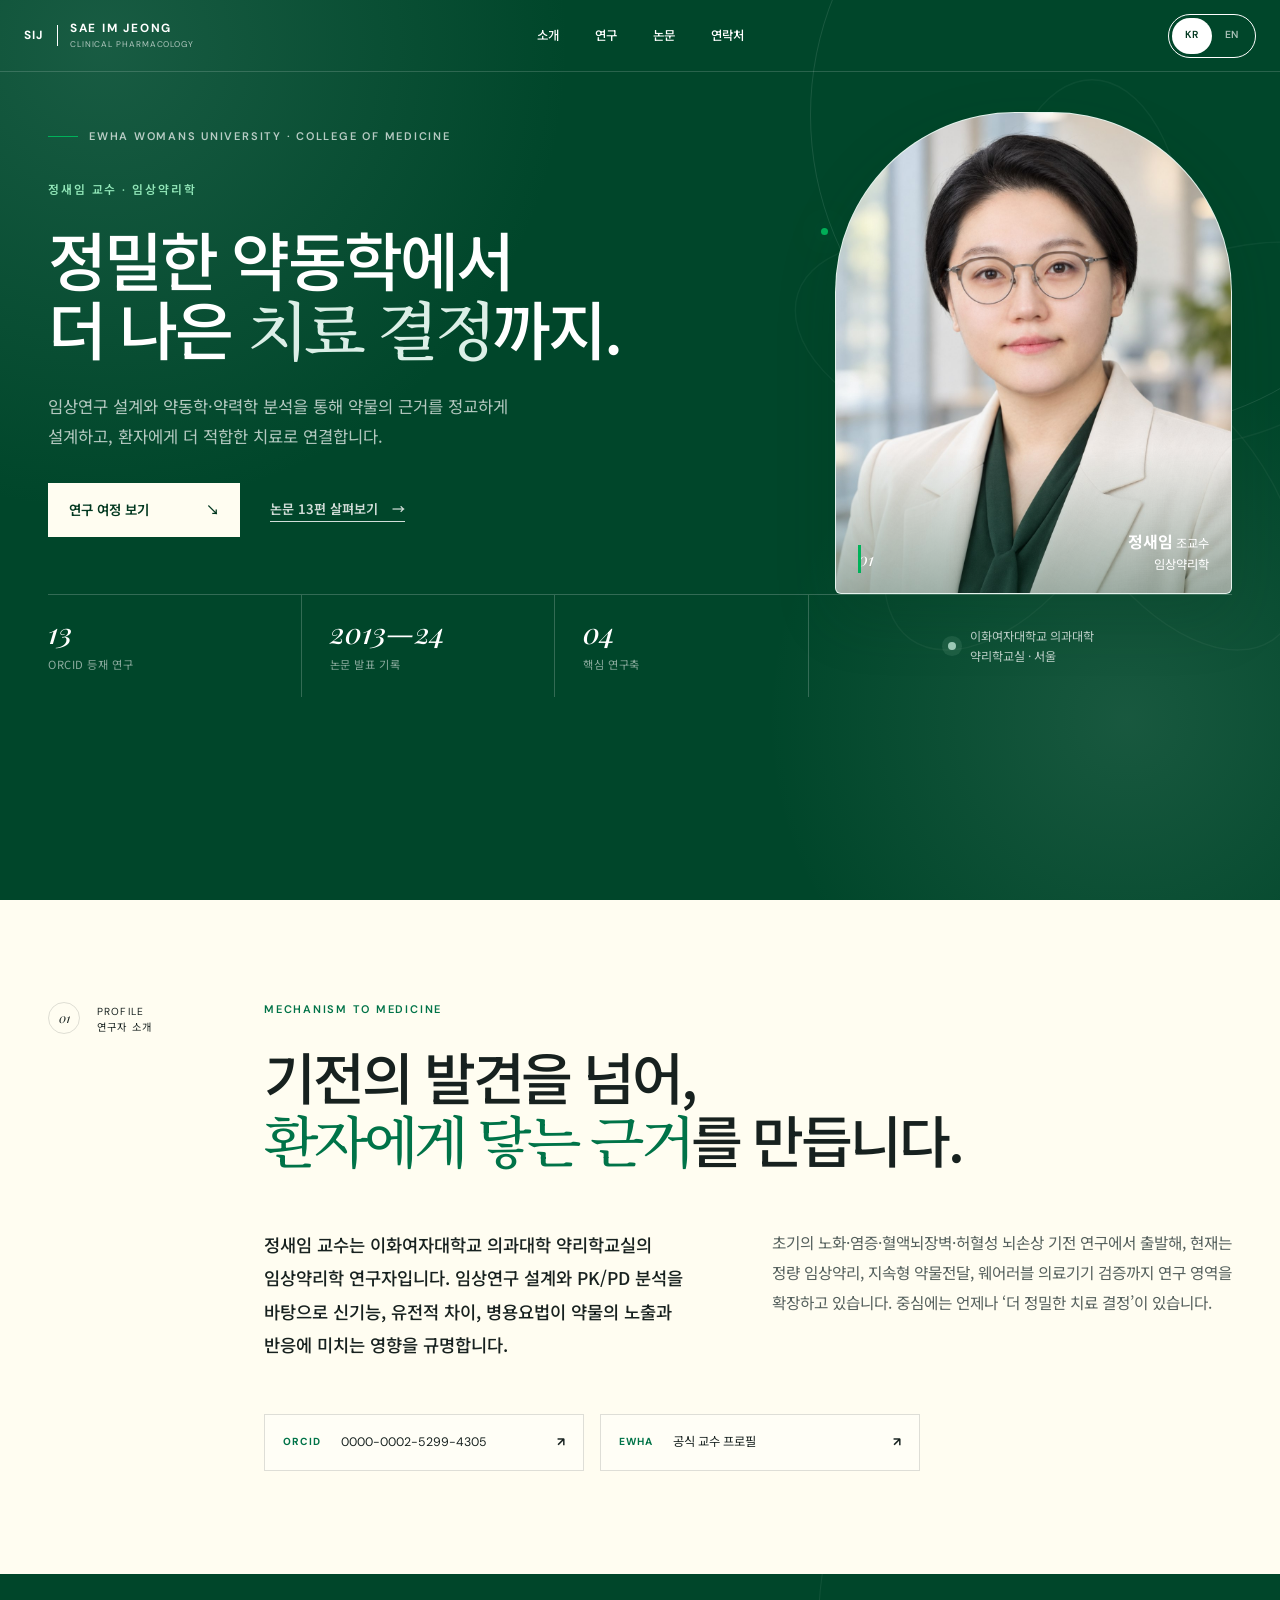
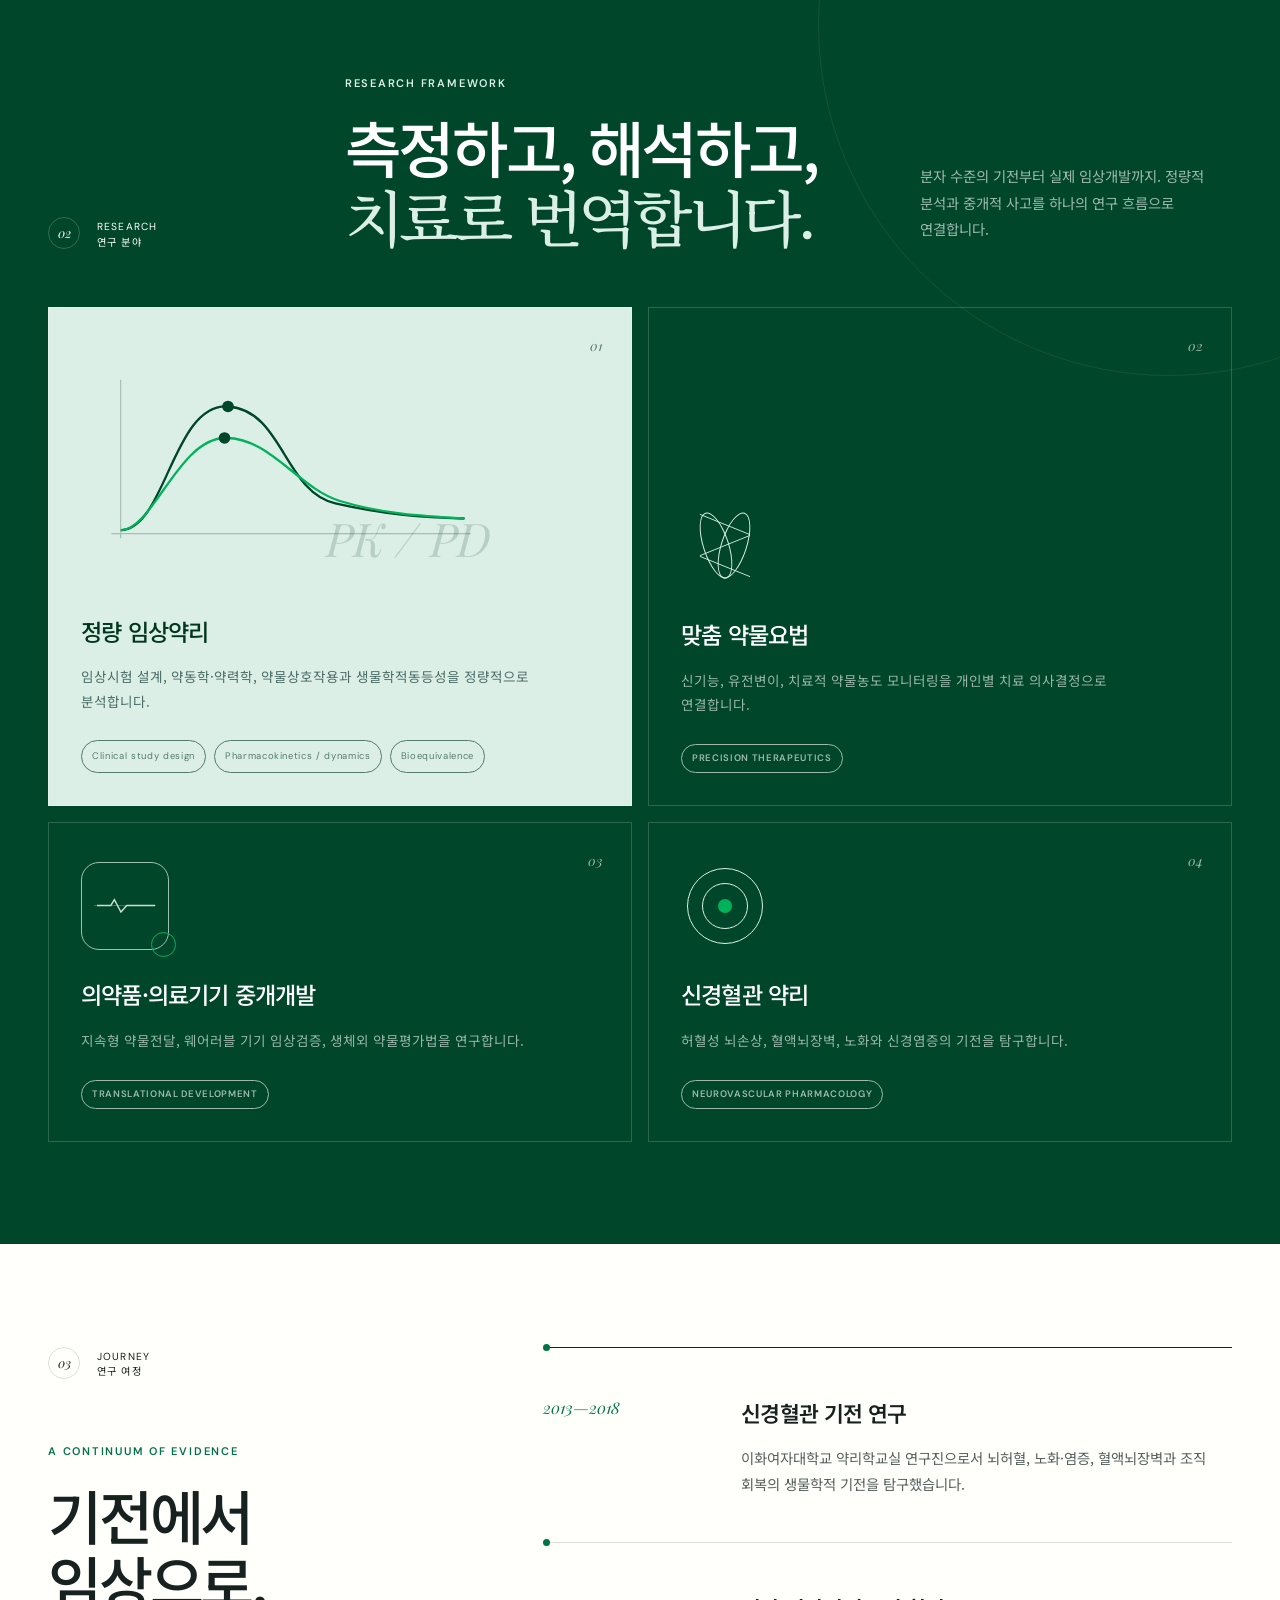
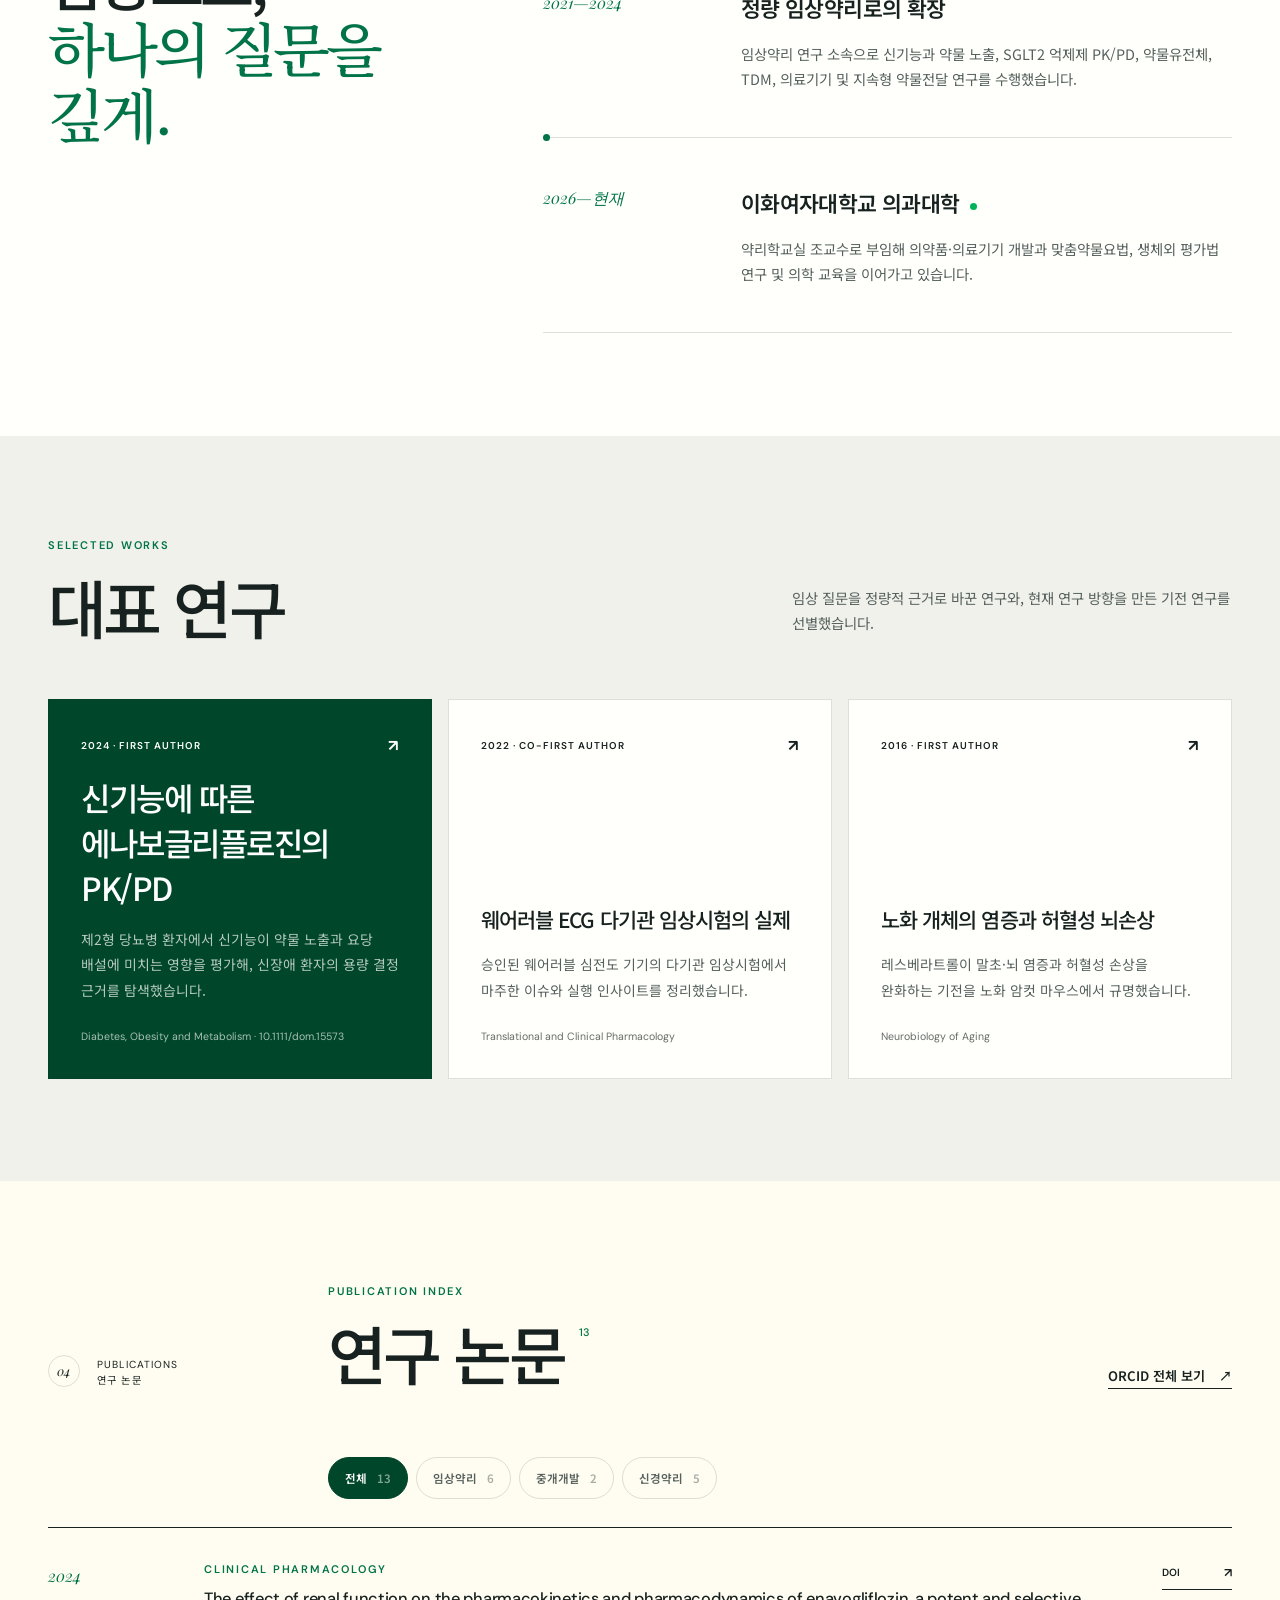
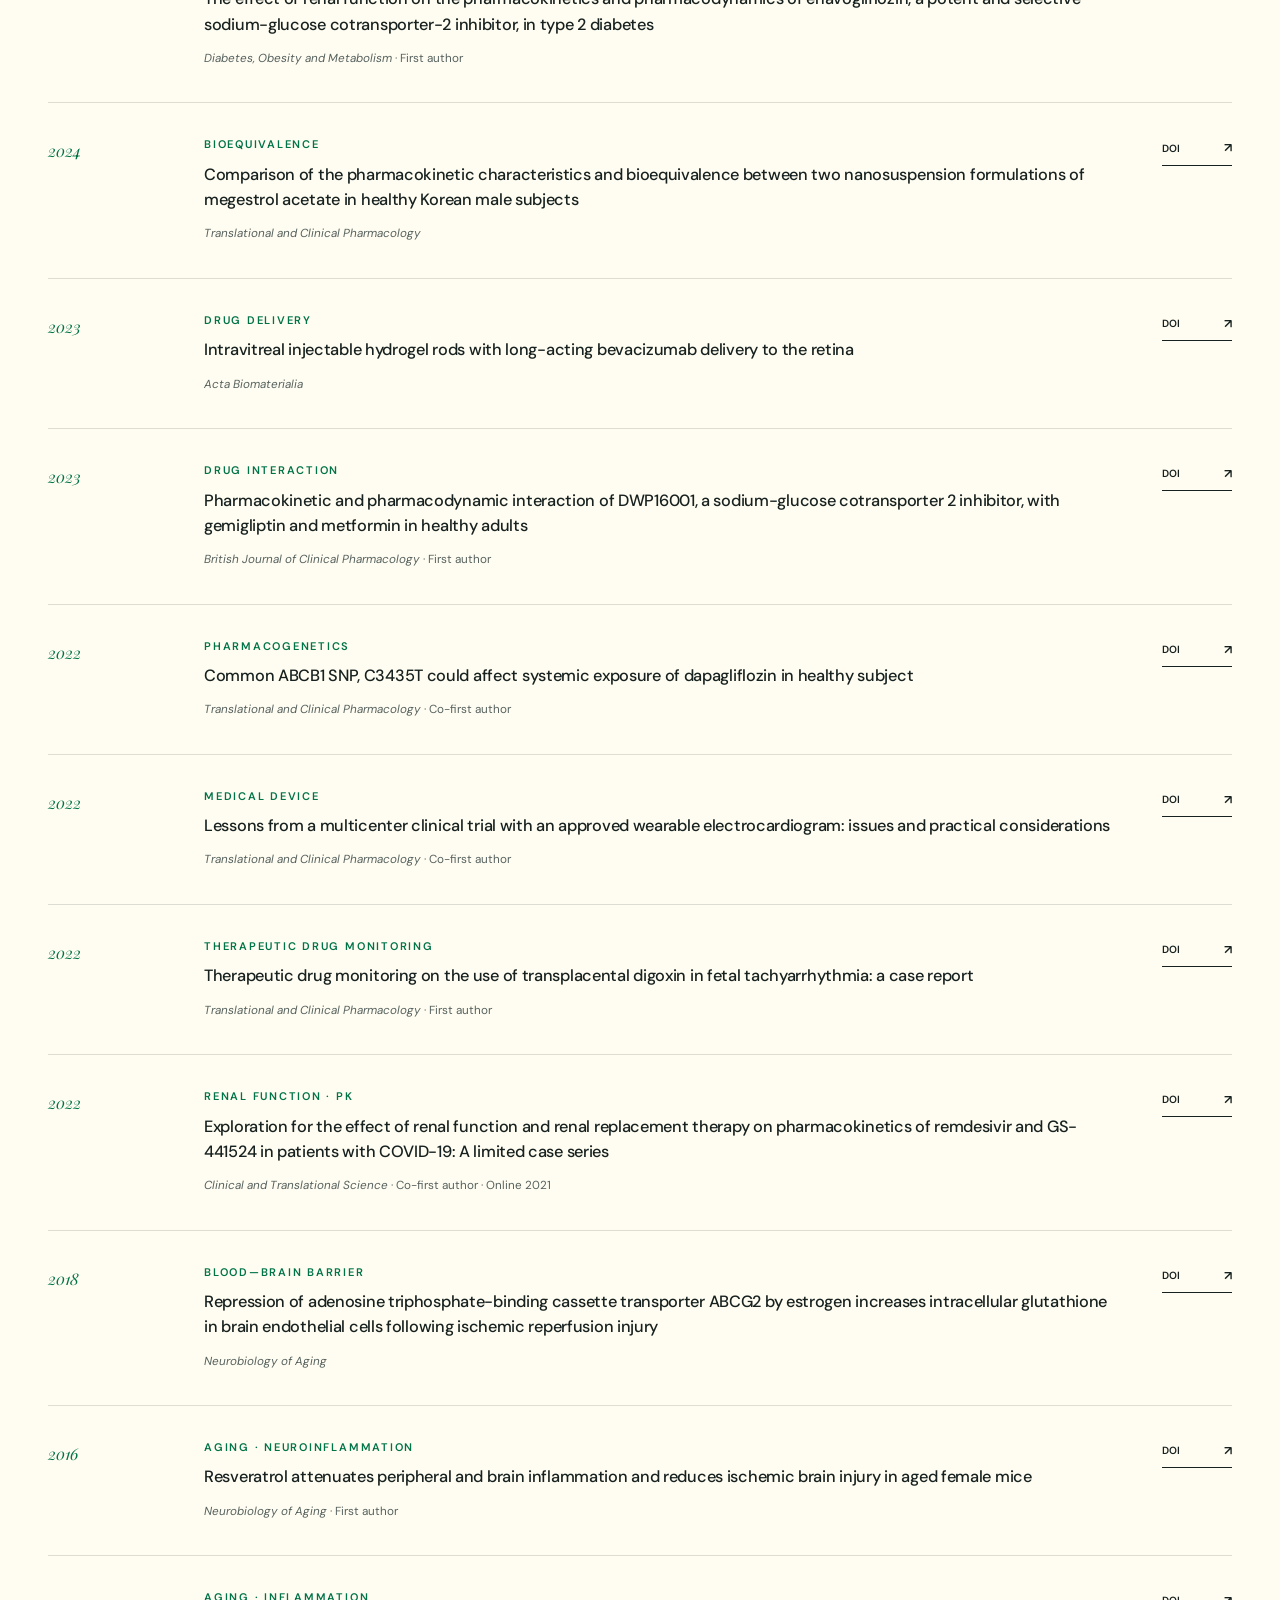
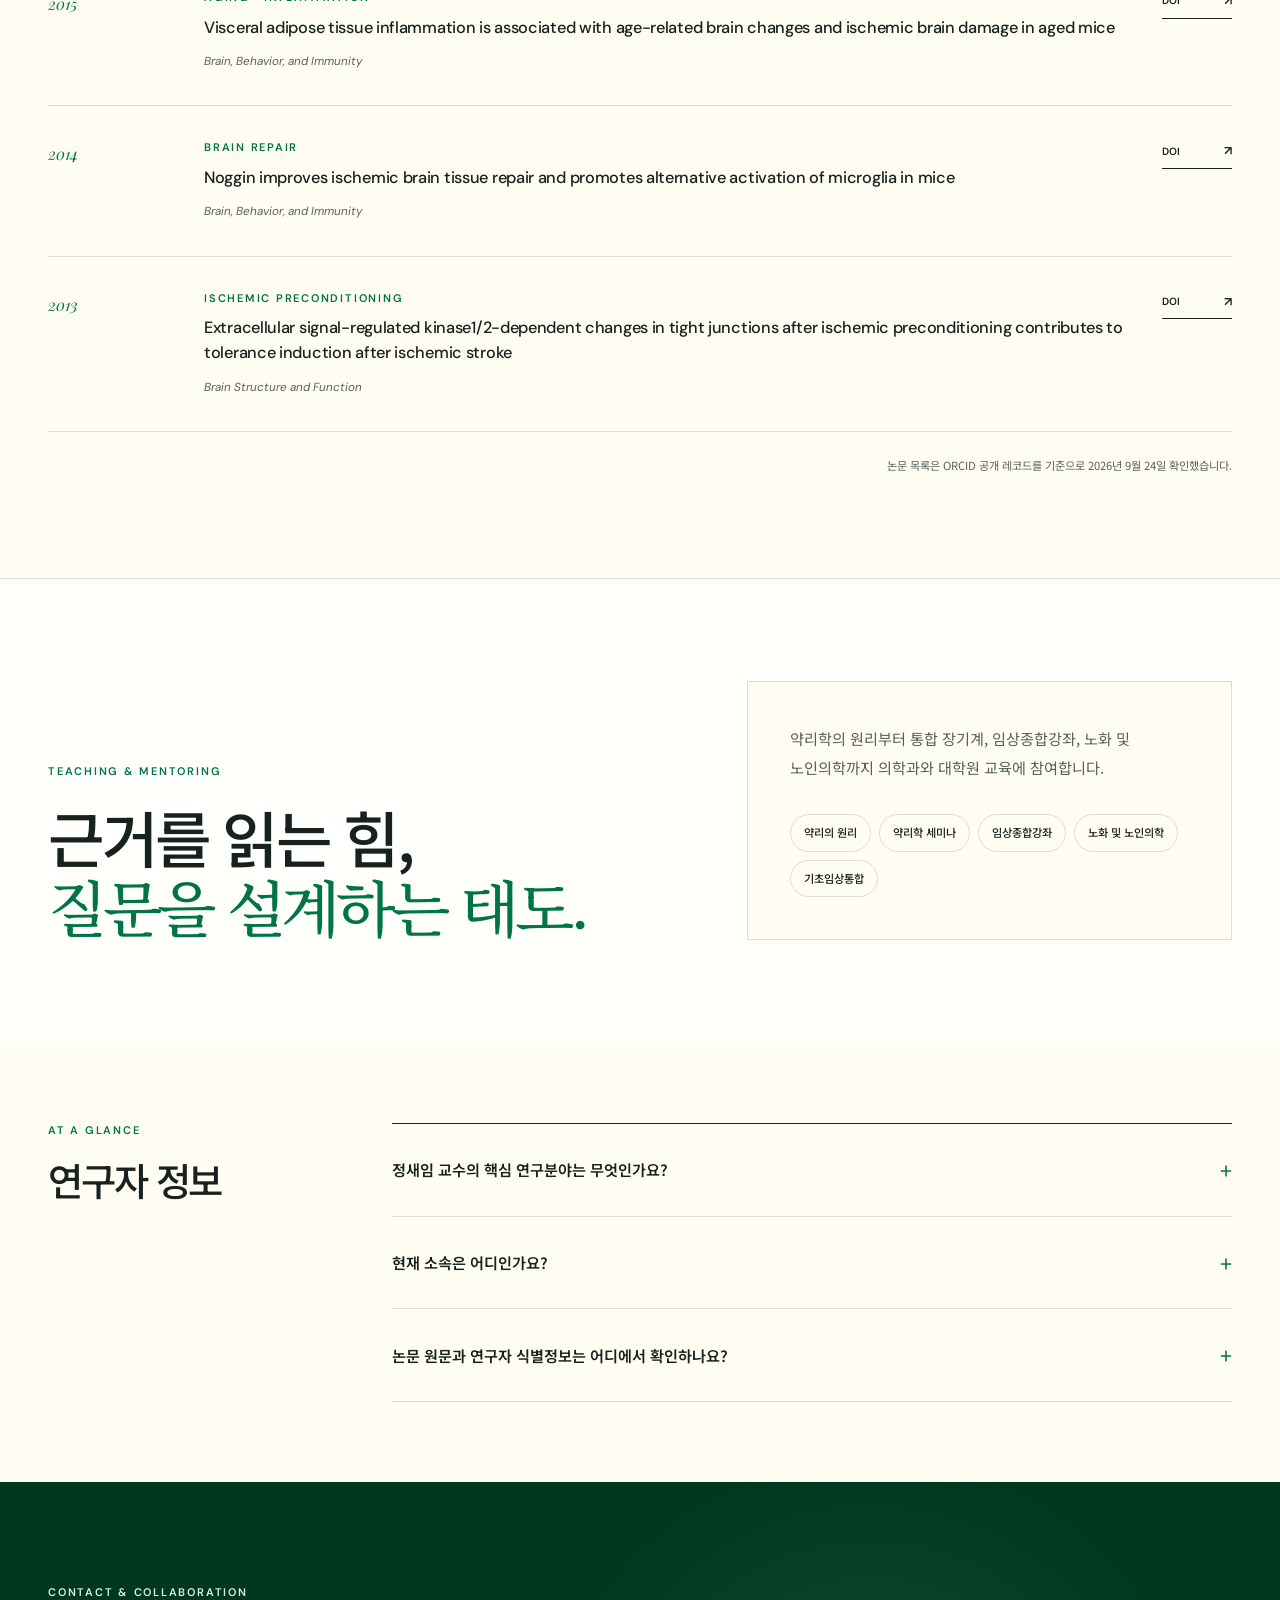
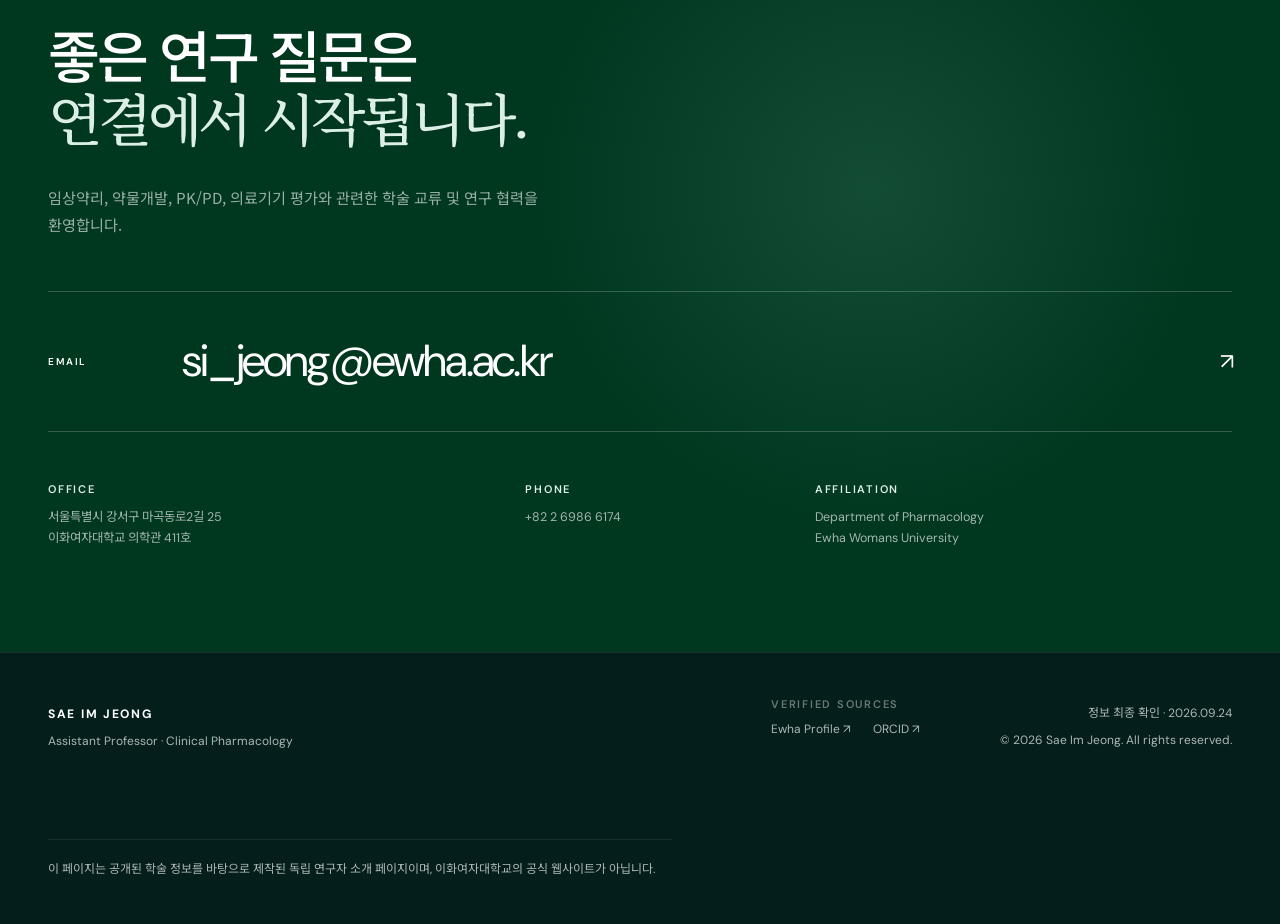
==== commit fcd07798: "Refine editorial spacing and document production deployment" ====
--- a/index.html
+++ b/index.html
@@ -51,7 +51,7 @@
     />
     <meta name="twitter:image:alt" content="이화여자대학교 의과대학 정새임 교수" />
 
-    <link rel="stylesheet" href="/assets/styles.css" />
+    <link rel="stylesheet" href="/assets/styles.css?v=2" />
     <script>document.documentElement.classList.add("js")</script>
 
     <script type="application/ld+json">
--- a/assets/styles.css
+++ b/assets/styles.css
@@ -688,6 +688,11 @@
   gap: 56px;
 }
 
+.journey-grid {
+  grid-template-columns: minmax(0, 0.85fr) minmax(0, 1.4fr);
+  gap: clamp(48px, 6vw, 88px);
+}
+
 .section-index {
   display: flex;
   align-items: flex-start;
@@ -946,10 +951,10 @@
 }
 
 .card-visual {
-  position: absolute;
-  top: 72px;
-  right: 38px;
-  left: 38px;
+  position: relative;
+  width: min(100%, 420px);
+  flex: 0 0 auto;
+  margin: 14px 0 32px;
 }
 
 .pk-visual svg {
@@ -992,11 +997,11 @@
 }
 
 .mini-icon {
-  position: absolute;
-  top: 45px;
-  left: 34px;
+  position: relative;
   width: 88px;
   height: 88px;
+  flex: 0 0 88px;
+  margin-bottom: 28px;
 }
 
 .genome-icon i {
@@ -1726,8 +1731,9 @@
   .hero-portrait { width: min(390px, 36vw); }
   .portrait-seal { right: -32px; width: 92px; height: 92px; }
   .section-index { min-width: 160px; }
-  .intro-grid,
-  .journey-grid { grid-template-columns: 170px minmax(0, 1fr); gap: 55px; }
+  .intro-grid { grid-template-columns: 170px minmax(0, 1fr); gap: 55px; }
+  .journey-grid { grid-template-columns: minmax(0, 0.8fr) minmax(0, 1.2fr); gap: 48px; }
+  .timeline-item { grid-template-columns: 100px minmax(0, 1fr); gap: 24px; }
   .section-heading { grid-template-columns: 170px 1.2fr 0.8fr; gap: 42px; }
   .publication-heading { grid-template-columns: 170px 1fr auto; gap: 40px; }
   .publication-controls { margin-left: 210px; }
@@ -1847,7 +1853,7 @@
   .research-card,
   .research-card:nth-child(4) { grid-column: auto; min-height: 320px; }
   .research-card.featured { grid-column: auto; min-height: 510px; }
-  .card-visual { top: 58px; }
+  .card-visual { margin-top: 10px; }
   .timeline-item { grid-template-columns: 1fr; gap: 14px; padding: 35px 0; }
   .works-heading { align-items: flex-start; flex-direction: column; }
   .work-card,
